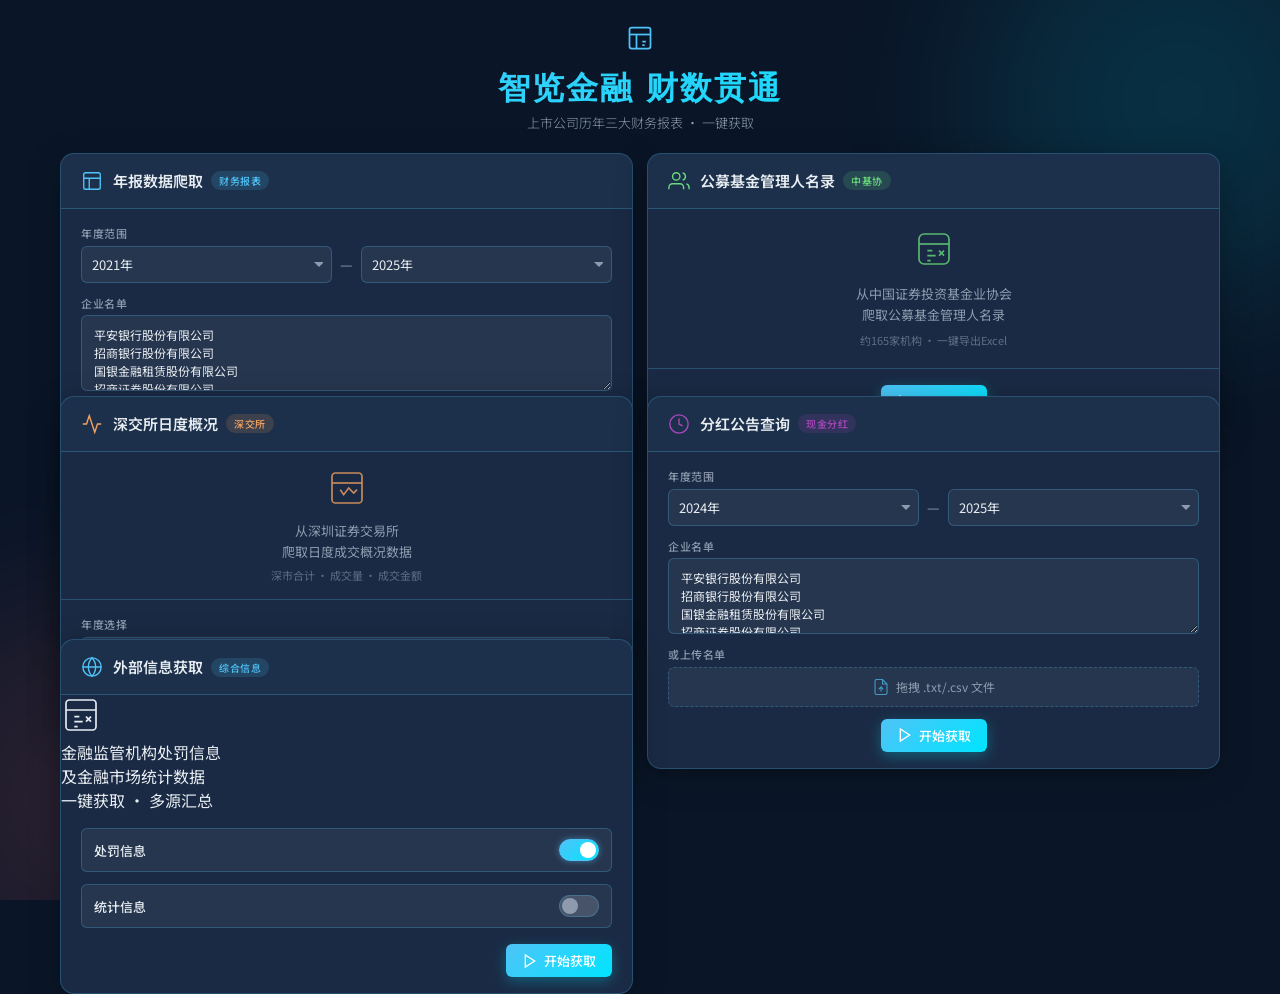
==== web/templates/index.html @ 2017b8a7 "feat: 新增外部信息模块（处罚信息+统计信息） - 新增 stat_scraper.py: 统计信息爬虫，支持NFRA深圳局/全国统计信息、CSRC证券市场月报，合并为多sheet Excel -" ====
<!DOCTYPE html>
<html lang="zh-CN">
<head>
    <meta charset="UTF-8">
    <meta name="viewport" content="width=device-width, initial-scale=1.0">
    <title>智览金融 财数贯通</title>
    <link rel="preconnect" href="https://fonts.googleapis.com">
    <link rel="preconnect" href="https://fonts.gstatic.com" crossorigin>
    <link href="https://fonts.googleapis.com/css2?family=Orbitron:wght@500;700;900&family=Noto+Sans+SC:wght@300;400;500;700&display=swap" rel="stylesheet">
    <link rel="stylesheet" href="/static/css/style.css">
</head>
<body>
    <!-- 背景粒子效果 -->
    <div class="bg-particles" id="particles"></div>

    <!-- 主容器 -->
    <div class="container">
        <!-- 头部 -->
        <header class="header">
            <div class="header-icon">
                <svg width="28" height="28" viewBox="0 0 24 24" fill="none" stroke="currentColor" stroke-width="1.5">
                    <rect x="3" y="3" width="18" height="18" rx="2"/>
                    <line x1="3" y1="9" x2="21" y2="9"/>
                    <line x1="9" y1="21" x2="9" y2="9"/>
                    <path d="M14 15h3M14 18h2"/>
                </svg>
            </div>
            <h1>智览金融 财数贯通</h1>
            <p class="subtitle">上市公司历年三大财务报表 · 一键获取</p>
        </header>

        <!-- 双列功能模块 -->
        <div class="modules-grid">
            <!-- ========== 左列：年报财务数据获取 ========== -->
            <div class="module-card" id="annualModule">
                <div class="module-header">
                    <div class="module-icon">
                        <svg width="22" height="22" viewBox="0 0 24 24" fill="none" stroke="currentColor" stroke-width="1.5">
                            <rect x="3" y="3" width="18" height="18" rx="2"/>
                            <line x1="3" y1="9" x2="21" y2="9"/>
                            <line x1="9" y1="21" x2="9" y2="9"/>
                        </svg>
                    </div>
                    <div class="module-title-area">
                        <h2 class="module-title">年报数据爬取</h2>
                        <span class="module-badge">财务报表</span>
                    </div>
                </div>

                <form id="annualForm" class="module-form">
                    <!-- 年份选择 -->
                    <div class="form-row">
                        <label class="mini-label">年度范围</label>
                        <div class="year-range-compact">
                            <select id="startYear" required>
                                <option value="">--</option>
                            </select>
                            <span class="dash">&mdash;</span>
                            <select id="endYear" required>
                                <option value="">--</option>
                            </select>
                        </div>
                    </div>

                    <!-- 企业名单输入 -->
                    <div class="form-row">
                        <label class="mini-label">企业名单</label>
                        <textarea
                            id="textInput"
                            rows="3"
                            placeholder="输入企业名称或股票代码，用逗号或换行分隔&#10;例如：贵州茅台,600519&#10;      平安银行&#10;      000001"
                        >平安银行股份有限公司
招商银行股份有限公司
国银金融租赁股份有限公司
招商证券股份有限公司
国信证券股份有限公司
长城证券股份有限公司
第一创业证券股份有限公司
中信证券股份有限公司
中国平安保险（集团）股份有限公司
阳光保险集团股份有限公司</textarea>
                    </div>

                    <!-- 文件上传 -->
                    <div class="form-row">
                        <label class="mini-label">或上传名单</label>
                        <div class="upload-area" id="uploadArea">
                            <input type="file" id="fileInput" accept=".txt,.csv">
                            <div class="upload-content">
                                <svg width="18" height="18" viewBox="0 0 24 24" fill="none" stroke="currentColor" stroke-width="1.5">
                                    <path d="M14 2H6a2 2 0 0 0-2 2v16a2 2 0 0 0 2 2h12a2 2 0 0 0 2-2V8z"/>
                                    <polyline points="14 2 14 8 20 8"/>
                                    <polyline points="12 18 12 12 9 15"/>
                                    <line x1="12" y1="12" x2="15" y2="15"/>
                                </svg>
                                <span>拖拽 .txt/.csv 文件</span>
                            </div>
                            <div class="file-info" id="fileInfo" style="display:none;">
                                <span class="file-name" id="fileName"></span>
                                <button type="button" class="file-remove" id="fileRemove">&times;</button>
                            </div>
                        </div>
                    </div>

                    <!-- 行业均值开关 -->
                    <div class="toggle-row">
                        <span class="toggle-text">输出同行业企业均值</span>
                        <label class="toggle-switch">
                            <input type="checkbox" id="industryAvgToggle">
                            <span class="toggle-slider"></span>
                        </label>
                    </div>

                    <!-- 合并输出开关 -->
                    <div class="toggle-row">
                        <span class="toggle-text">按报表类型合并输出</span>
                        <label class="toggle-switch">
                            <input type="checkbox" id="mergeReportsToggle">
                            <span class="toggle-slider"></span>
                        </label>
                    </div>

                    <!-- 按钮 -->
                    <div class="form-actions">
                        <button type="submit" class="btn-primary btn-sm" id="annualSubmitBtn">
                            <svg width="16" height="16" viewBox="0 0 24 24" fill="none" stroke="currentColor" stroke-width="2">
                                <polygon points="5 3 19 12 5 21 5 3"/>
                            </svg>
                            开始获取
                        </button>
                        <button type="button" class="btn-secondary btn-sm" id="annualResetBtn">清空</button>
                    </div>
                </form>

                <!-- 年报结果区域 -->
                <div class="module-result" id="annualResult" style="display:none;">
                    <div class="progress-section" id="annualProgress">
                        <div class="progress-header">
                            <span class="progress-label" id="annualProgressLabel">正在处理...</span>
                            <span class="progress-percent" id="annualProgressPercent">0%</span>
                        </div>
                        <div class="progress-track">
                            <div class="progress-fill" id="annualProgressFill"></div>
                        </div>
                        <p class="progress-message" id="annualProgressMessage"></p>
                    </div>
                    <div class="result-section" id="annualResultSection" style="display:none;">
                        <div class="result-status" id="annualResultStatus"></div>
                        <div class="file-list" id="annualFileList"></div>
                    </div>
                </div>
            </div>

            <!-- ========== 右列：公募基金管理人名录 ========== -->
            <div class="module-card" id="amacModule">
                <div class="module-header">
                    <div class="module-icon amac-icon">
                        <svg width="22" height="22" viewBox="0 0 24 24" fill="none" stroke="currentColor" stroke-width="1.5">
                            <path d="M17 21v-2a4 4 0 0 0-4-4H5a4 4 0 0 0-4 4v2"/>
                            <circle cx="9" cy="7" r="4"/>
                            <path d="M23 21v-2a4 4 0 0 0-3-3.87"/>
                            <path d="M16 3.13a4 4 0 0 1 0 7.75"/>
                        </svg>
                    </div>
                    <div class="module-title-area">
                        <h2 class="module-title">公募基金管理人名录</h2>
                        <span class="module-badge amac-badge">中基协</span>
                    </div>
                </div>

                <div class="amac-hero">
                    <div class="amac-icon-large">
                        <svg width="40" height="40" viewBox="0 0 24 24" fill="none" stroke="currentColor" stroke-width="1">
                            <rect x="3" y="3" width="18" height="18" rx="3"/>
                            <line x1="3" y1="9" x2="21" y2="9"/>
                            <path d="M8 13h3M8 16h5M8 19h2"/>
                            <path d="M15 13l3 3M18 13l-3 3"/>
                        </svg>
                    </div>
                    <p class="amac-desc">从中国证券投资基金业协会<br>爬取公募基金管理人名录</p>
                    <p class="amac-hint">约165家机构 · 一键导出Excel</p>
                </div>

                <form id="amacForm" class="module-form">
                    <div class="form-actions amac-actions">
                        <button type="submit" class="btn-primary btn-sm" id="amacSubmitBtn">
                            <svg width="16" height="16" viewBox="0 0 24 24" fill="none" stroke="currentColor" stroke-width="2">
                                <polygon points="5 3 19 12 5 21 5 3"/>
                            </svg>
                            开始获取
                        </button>
                    </div>
                </form>

                <!-- 名录结果区域 -->
                <div class="module-result" id="amacResult" style="display:none;">
                    <div class="progress-section" id="amacProgress">
                        <div class="progress-header">
                            <span class="progress-label" id="amacProgressLabel">正在爬取...</span>
                            <span class="progress-percent" id="amacProgressPercent">0%</span>
                        </div>
                        <div class="progress-track">
                            <div class="progress-fill" id="amacProgressFill"></div>
                        </div>
                        <p class="progress-message" id="amacProgressMessage"></p>
                    </div>
                    <div class="result-section" id="amacResultSection" style="display:none;">
                        <div class="result-status" id="amacResultStatus"></div>
                        <div class="file-list" id="amacFileList"></div>
                    </div>
                </div>
            </div>

            <!-- ========== 第三列：深交所日度概况 ========== -->
            <div class="module-card" id="szseModule">
                <div class="module-header">
                    <div class="module-icon szse-icon">
                        <svg width="22" height="22" viewBox="0 0 24 24" fill="none" stroke="currentColor" stroke-width="1.5">
                            <polyline points="22 12 18 12 15 21 9 3 6 12 2 12"/>
                        </svg>
                    </div>
                    <div class="module-title-area">
                        <h2 class="module-title">深交所日度概况</h2>
                        <span class="module-badge szse-badge">深交所</span>
                    </div>
                </div>

                <div class="szse-hero">
                    <div class="szse-icon-large">
                        <svg width="40" height="40" viewBox="0 0 24 24" fill="none" stroke="currentColor" stroke-width="1">
                            <rect x="3" y="3" width="18" height="18" rx="2"/>
                            <line x1="3" y1="9" x2="21" y2="9"/>
                            <polyline points="8 13 10 16 13 12 16 15 18 13"/>
                        </svg>
                    </div>
                    <p class="szse-desc">从深圳证券交易所<br>爬取日度成交概况数据</p>
                    <p class="szse-hint">深市合计 · 成交量 · 成交金额</p>
                </div>

                <form id="szseForm" class="module-form">
                    <div class="form-row">
                        <label class="mini-label">年度选择</label>
                        <select id="szseYear" class="year-select-single">
                            <!-- JS 动态填充 -->
                        </select>
                    </div>
                    <div class="form-actions szse-actions">
                        <button type="submit" class="btn-primary btn-sm" id="szseSubmitBtn">
                            <svg width="16" height="16" viewBox="0 0 24 24" fill="none" stroke="currentColor" stroke-width="2">
                                <polygon points="5 3 19 12 5 21 5 3"/>
                            </svg>
                            开始获取
                        </button>
                    </div>
                </form>

                <!-- 深交所结果区域 -->
                <div class="module-result" id="szseResult" style="display:none;">
                    <div class="progress-section" id="szseProgress">
                        <div class="progress-header">
                            <span class="progress-label" id="szseProgressLabel">正在爬取...</span>
                            <span class="progress-percent" id="szseProgressPercent">0%</span>
                        </div>
                        <div class="progress-track">
                            <div class="progress-fill" id="szseProgressFill"></div>
                        </div>
                        <p class="progress-message" id="szseProgressMessage"></p>
                    </div>
                    <div class="result-section" id="szseResultSection" style="display:none;">
                        <div class="result-status" id="szseResultStatus"></div>
                        <div class="file-list" id="szseFileList"></div>
                    </div>
                </div>
            </div>

            <!-- ========== 第四列：分红公告查询 ========== -->
            <div class="module-card" id="dividendModule">
                <div class="module-header">
                    <div class="module-icon dividend-icon">
                        <svg width="22" height="22" viewBox="0 0 24 24" fill="none" stroke="currentColor" stroke-width="1.5">
                            <circle cx="12" cy="12" r="10"/>
                            <path d="M12 6v6l4 2"/>
                        </svg>
                    </div>
                    <div class="module-title-area">
                        <h2 class="module-title">分红公告查询</h2>
                        <span class="module-badge dividend-badge">现金分红</span>
                    </div>
                </div>

                <form id="dividendForm" class="module-form">
                    <div class="form-row">
                        <label class="mini-label">年度范围</label>
                        <div class="year-range-compact">
                            <select id="dividendStartYear" required>
                                <option value="">--</option>
                            </select>
                            <span class="dash">&mdash;</span>
                            <select id="dividendEndYear" required>
                                <option value="">--</option>
                            </select>
                        </div>
                    </div>

                    <div class="form-row">
                        <label class="mini-label">企业名单</label>
                        <textarea
                            id="dividendTextInput"
                            rows="3"
                            placeholder="输入企业名称或股票代码，用逗号或换行分隔"
                        >平安银行股份有限公司
招商银行股份有限公司
国银金融租赁股份有限公司
招商证券股份有限公司
国信证券股份有限公司
长城证券股份有限公司
第一创业证券股份有限公司
中信证券股份有限公司
中国平安保险（集团）股份有限公司
阳光保险集团股份有限公司</textarea>
                    </div>

                    <div class="form-row">
                        <label class="mini-label">或上传名单</label>
                        <div class="upload-area" id="dividendUploadArea">
                            <input type="file" id="dividendFileInput" accept=".txt,.csv">
                            <div class="upload-content">
                                <svg width="18" height="18" viewBox="0 0 24 24" fill="none" stroke="currentColor" stroke-width="1.5">
                                    <path d="M14 2H6a2 2 0 0 0-2 2v16a2 2 0 0 0 2 2h12a2 2 0 0 0 2-2V8z"/>
                                    <polyline points="14 2 14 8 20 8"/>
                                    <polyline points="12 18 12 12 9 15"/>
                                    <line x1="12" y1="12" x2="15" y2="15"/>
                                </svg>
                                <span>拖拽 .txt/.csv 文件</span>
                            </div>
                            <div class="file-info" id="dividendFileInfo" style="display:none;">
                                <span class="file-name" id="dividendFileName"></span>
                                <button type="button" class="file-remove" id="dividendFileRemove">&times;</button>
                            </div>
                        </div>
                    </div>

                    <div class="form-actions dividend-actions">
                        <button type="submit" class="btn-primary btn-sm" id="dividendSubmitBtn">
                            <svg width="16" height="16" viewBox="0 0 24 24" fill="none" stroke="currentColor" stroke-width="2">
                                <polygon points="5 3 19 12 5 21 5 3"/>
                            </svg>
                            开始获取
                        </button>
                    </div>
                </form>

                <div class="module-result" id="dividendResult" style="display:none;">
                    <div class="progress-section" id="dividendProgress">
                        <div class="progress-header">
                            <span class="progress-label" id="dividendProgressLabel">正在处理...</span>
                            <span class="progress-percent" id="dividendProgressPercent">0%</span>
                        </div>
                        <div class="progress-track">
                            <div class="progress-fill" id="dividendProgressFill"></div>
                        </div>
                        <p class="progress-message" id="dividendProgressMessage"></p>
                    </div>
                    <div class="result-section" id="dividendResultSection" style="display:none;">
                        <div class="result-status" id="dividendResultStatus"></div>
                        <div class="file-list" id="dividendFileList"></div>
                    </div>
                </div>
            </div>
        <!-- ========== 第五列：外部信息 ========== -->
            <div class="module-card" id="externalModule">
                <div class="module-header">
                    <div class="module-icon external-icon">
                        <svg width="22" height="22" viewBox="0 0 24 24" fill="none" stroke="currentColor" stroke-width="1.5">
                            <circle cx="12" cy="12" r="10"/>
                            <line x1="2" y1="12" x2="22" y2="12"/>
                            <path d="M12 2a15.3 15.3 0 0 1 4 10 15.3 15.3 0 0 1-4 10 15.3 15.3 0 0 1-4-10 15.3 15.3 0 0 1 4-10z"/>
                        </svg>
                    </div>
                    <div class="module-title-area">
                        <h2 class="module-title">外部信息获取</h2>
                        <span class="module-badge external-badge">综合信息</span>
                    </div>
                </div>

                <div class="external-hero">
                    <div class="external-icon-large">
                        <svg width="40" height="40" viewBox="0 0 24 24" fill="none" stroke="currentColor" stroke-width="1">
                            <rect x="3" y="3" width="18" height="18" rx="2"/>
                            <line x1="3" y1="9" x2="21" y2="9"/>
                            <path d="M8 13h3M8 16h5M8 19h2"/>
                            <path d="M15 13l3 3M18 13l-3 3"/>
                        </svg>
                    </div>
                    <p class="external-desc">金融监管机构处罚信息<br>及金融市场统计数据</p>
                    <p class="external-hint">一键获取 · 多源汇总</p>
                </div>

                <form id="externalForm" class="module-form">
                    <div class="toggle-row">
                        <span class="toggle-text">处罚信息</span>
                        <label class="toggle-switch">
                            <input type="checkbox" id="extPenalty" checked>
                            <span class="toggle-slider"></span>
                        </label>
                    </div>
                    <div class="toggle-row">
                        <span class="toggle-text">统计信息</span>
                        <label class="toggle-switch">
                            <input type="checkbox" id="extStats">
                            <span class="toggle-slider"></span>
                        </label>
                    </div>
                    <div class="form-actions external-actions">
                        <button type="submit" class="btn-primary btn-sm" id="externalSubmitBtn">
                            <svg width="16" height="16" viewBox="0 0 24 24" fill="none" stroke="currentColor" stroke-width="2">
                                <polygon points="5 3 19 12 5 21 5 3"/>
                            </svg>
                            开始获取
                        </button>
                    </div>
                </form>

                <div class="module-result" id="externalResult" style="display:none;">
                    <div class="progress-section" id="externalProgress">
                        <div class="progress-header">
                            <span class="progress-label" id="externalProgressLabel">正在处理...</span>
                            <span class="progress-percent" id="externalProgressPercent">0%</span>
                        </div>
                        <div class="progress-track">
                            <div class="progress-fill" id="externalProgressFill"></div>
                        </div>
                        <p class="progress-message" id="externalProgressMessage"></p>
                    </div>
                    <div class="result-section" id="externalResultSection" style="display:none;">
                        <div class="result-status" id="externalResultStatus"></div>
                        <div class="file-list" id="externalFileList"></div>
                    </div>
                </div>
            </div>
        </div>
    </div>

    <script src="/static/js/script.js"></script>
</body>
</html>
---- static/css/style.css ----
/* ===== 全局变量与基础重置 ===== */
:root {
    --bg-main: #0A1628;
    --bg-card: #1A2A44;
    --bg-input: rgba(255, 255, 255, 0.06);
    --border-color: rgba(79, 195, 247, 0.25);
    --text-primary: #E8EDF2;
    --text-secondary: #8E9BAE;
    --accent: #4FC3F7;
    --accent-glow: rgba(79, 195, 247, 0.5);
    --accent-strong: #00E5FF;
    --danger: #FF6B6B;
    --success: #69DB7C;
}

* {
    margin: 0;
    padding: 0;
    box-sizing: border-box;
}

body {
    min-height: 100vh;
    font-family: 'Noto Sans SC', system-ui, -apple-system, sans-serif;
    background: var(--bg-main);
    color: var(--text-primary);
    overflow-x: hidden;
    position: relative;
    line-height: 1.5;
}

/* ===== 背景粒子效果 ===== */
.bg-particles {
    position: fixed;
    top: 0;
    left: 0;
    width: 100%;
    height: 100%;
    z-index: 0;
    overflow: hidden;
    pointer-events: none;
}

.bg-particles::before,
.bg-particles::after {
    content: '';
    position: absolute;
    width: 400px;
    height: 400px;
    border-radius: 50%;
    filter: blur(80px);
    opacity: 0.12;
}

.bg-particles::before {
    background: var(--accent-strong);
    top: -100px;
    right: -100px;
    animation: float 20s ease-in-out infinite;
}

.bg-particles::after {
    background: var(--danger);
    bottom: -100px;
    left: -100px;
    animation: float 25s ease-in-out infinite reverse;
}

@keyframes float {
    0%, 100% { transform: translate(0, 0) scale(1); }
    50% { transform: translate(100px, 100px) scale(1.2); }
}

/* ===== 容器 ===== */
.container {
    position: relative;
    z-index: 1;
    max-width: 1200px;
    margin: 0 auto;
    padding: 24px 20px 32px;
    height: 100vh;
    display: flex;
    flex-direction: column;
}

@media (max-width: 900px) {
    .container {
        height: auto;
        padding: 20px 16px 32px;
    }
}

/* ===== 头部 ===== */
.header {
    text-align: center;
    margin-bottom: 20px;
    flex-shrink: 0;
}

.header-icon {
    color: var(--accent);
    margin-bottom: 6px;
    display: inline-block;
    animation: pulse 3s ease-in-out infinite;
}

@keyframes pulse {
    0%, 100% { opacity: 1; transform: scale(1); }
    50% { opacity: 0.7; transform: scale(1.05); }
}

header h1 {
    font-family: 'Orbitron', sans-serif;
    font-size: 32px;
    font-weight: 900;
    letter-spacing: 2px;
    background: linear-gradient(135deg, var(--accent), var(--accent-strong));
    -webkit-background-clip: text;
    -webkit-text-fill-color: transparent;
    background-clip: text;
    margin-bottom: 2px;
}

.subtitle {
    color: var(--text-secondary);
    font-size: 13px;
    font-weight: 300;
}

/* ===== 三列网格 ===== */
.modules-grid {
    display: grid;
    grid-template-columns: 1fr 1fr;
    gap: 14px;
    flex: 1;
    min-height: 0;
    align-items: start;
}

@media (min-width: 1300px) {
    .modules-grid {
        grid-template-columns: 1fr 1fr 1fr 1fr;
    }
}

@media (max-width: 1300px) and (min-width: 901px) {
    .modules-grid {
        grid-template-columns: 1fr 1fr;
    }
}

@media (max-width: 900px) {
    .modules-grid {
        grid-template-columns: 1fr;
        flex: none;
    }
}

/* ===== 模块卡片 ===== */
.module-card {
    background: var(--bg-card);
    border-radius: 14px;
    border: 1px solid var(--border-color);
    box-shadow: 0 8px 32px rgba(0, 0, 0, 0.3);
    backdrop-filter: blur(10px);
    display: flex;
    flex-direction: column;
    overflow: hidden;
    transition: box-shadow 0.3s ease;
}

.module-card:hover {
    box-shadow: 0 12px 48px rgba(0, 0, 0, 0.4);
}

/* ===== 模块头部 ===== */
.module-header {
    display: flex;
    align-items: center;
    gap: 10px;
    padding: 16px 20px;
    border-bottom: 1px solid var(--border-color);
    background: rgba(79, 195, 247, 0.04);
}

.module-icon {
    color: var(--accent);
    display: flex;
    flex-shrink: 0;
}

.module-icon.amac-icon {
    color: var(--success);
}

.module-title-area {
    display: flex;
    align-items: center;
    gap: 8px;
    flex: 1;
}

.module-title {
    font-size: 15px;
    font-weight: 600;
    color: var(--text-primary);
}

.module-badge {
    font-size: 10px;
    padding: 2px 8px;
    border-radius: 10px;
    background: rgba(79, 195, 247, 0.15);
    color: var(--accent);
    font-weight: 500;
    letter-spacing: 0.5px;
}

.module-badge.amac-badge {
    background: rgba(105, 219, 124, 0.15);
    color: var(--success);
}

/* ===== 模块表单 ===== */
.module-form {
    padding: 16px 20px;
    display: flex;
    flex-direction: column;
    gap: 12px;
    flex-shrink: 0;
}

/* ===== 表单行 ===== */
.form-row {
    display: flex;
    flex-direction: column;
    gap: 4px;
}

.mini-label {
    font-size: 11px;
    font-weight: 500;
    color: var(--text-secondary);
    text-transform: uppercase;
    letter-spacing: 0.5px;
}

/* ===== 年份选择（紧凑） ===== */
.year-range-compact {
    display: flex;
    align-items: center;
    gap: 8px;
}

.year-range-compact select {
    flex: 1;
    padding: 8px 10px;
    background: var(--bg-input);
    border: 1px solid var(--border-color);
    border-radius: 6px;
    color: var(--text-primary);
    font-family: inherit;
    font-size: 13px;
    outline: none;
    transition: border-color 0.2s ease, box-shadow 0.2s ease;
    cursor: pointer;
    appearance: none;
    background-image: url("data:image/svg+xml,%3Csvg xmlns='http://www.w3.org/2000/svg' width='10' height='6' fill='%238E9BAE'%3E%3Cpath d='M1 1l5 5 5-5'/%3E%3C/svg%3E");
    background-repeat: no-repeat;
    background-position: right 8px center;
    padding-right: 24px;
}

.year-range-compact select:focus {
    border-color: var(--accent);
    box-shadow: 0 0 0 3px rgba(79, 195, 247, 0.2);
}

.year-range-compact .dash {
    color: var(--text-secondary);
    font-size: 14px;
}

/* ===== 文本框 ===== */
textarea {
    width: 100%;
    padding: 10px 12px;
    background: var(--bg-input);
    border: 1px solid var(--border-color);
    border-radius: 6px;
    color: var(--text-primary);
    font-family: inherit;
    font-size: 12px;
    line-height: 1.5;
    outline: none;
    resize: vertical;
    transition: border-color 0.2s ease, box-shadow 0.2s ease;
}

textarea::placeholder {
    color: var(--text-secondary);
    opacity: 0.5;
}

textarea:focus {
    border-color: var(--accent);
    box-shadow: 0 0 0 3px rgba(79, 195, 247, 0.2);
}

/* ===== 文件上传 ===== */
.upload-area {
    border: 1.5px dashed var(--border-color);
    border-radius: 6px;
    padding: 10px 12px;
    background: var(--bg-input);
    text-align: center;
    transition: all 0.2s ease;
    cursor: pointer;
    position: relative;
    overflow: hidden;
}

.upload-area:hover {
    border-color: var(--accent);
    background: rgba(79, 195, 247, 0.06);
}

.upload-area input[type="file"] {
    position: absolute;
    top: 0;
    left: 0;
    width: 100%;
    height: 100%;
    opacity: 0;
    cursor: pointer;
}

.upload-content {
    display: flex;
    align-items: center;
    justify-content: center;
    gap: 6px;
    color: var(--text-secondary);
    font-size: 12px;
    pointer-events: none;
}

.upload-content svg {
    color: var(--accent);
    opacity: 0.7;
    flex-shrink: 0;
}

.file-info {
    display: flex;
    align-items: center;
    justify-content: space-between;
    padding: 8px 10px;
    background: rgba(79, 195, 247, 0.1);
    border-radius: 6px;
    border: 1px solid rgba(79, 195, 247, 0.3);
}

.file-name {
    font-size: 12px;
    color: var(--accent);
}

.file-remove {
    background: none;
    border: none;
    color: var(--danger);
    font-size: 18px;
    line-height: 1;
    padding: 0 4px;
    cursor: pointer;
    opacity: 0.8;
    transition: opacity 0.2s;
}

.file-remove:hover {
    opacity: 1;
}

/* ===== 开关 ===== */
.toggle-row {
    display: flex;
    align-items: center;
    justify-content: space-between;
    padding: 10px 12px;
    background: var(--bg-input);
    border: 1px solid var(--border-color);
    border-radius: 6px;
}

.toggle-text {
    font-size: 13px;
    font-weight: 500;
    color: var(--text-primary);
}

.toggle-switch {
    position: relative;
    display: inline-block;
    width: 40px;
    height: 22px;
    cursor: pointer;
}

.toggle-switch input {
    opacity: 0;
    width: 0;
    height: 0;
}

.toggle-slider {
    position: absolute;
    top: 0;
    left: 0;
    right: 0;
    bottom: 0;
    background: rgba(255, 255, 255, 0.15);
    border-radius: 22px;
    transition: all 0.3s ease;
    border: 1px solid var(--border-color);
}

.toggle-slider::before {
    content: '';
    position: absolute;
    height: 16px;
    width: 16px;
    left: 2px;
    bottom: 2px;
    background: var(--text-secondary);
    border-radius: 50%;
    transition: all 0.3s ease;
}

.toggle-switch input:checked + .toggle-slider {
    background: linear-gradient(135deg, var(--accent), var(--accent-strong));
    border-color: var(--accent);
    box-shadow: 0 0 6px var(--accent-glow);
}

.toggle-switch input:checked + .toggle-slider::before {
    transform: translateX(18px);
    background: #fff;
}

/* ===== 按钮区 ===== */
.form-actions {
    display: flex;
    gap: 8px;
    justify-content: flex-end;
    padding-top: 4px;
}

.btn-primary {
    display: inline-flex;
    align-items: center;
    gap: 6px;
    padding: 8px 20px;
    font-size: 13px;
    font-weight: 500;
    font-family: inherit;
    color: #fff;
    background: linear-gradient(135deg, #4FC3F7 0%, #00E5FF 100%);
    border: none;
    border-radius: 6px;
    cursor: pointer;
    transition: all 0.2s ease;
    box-shadow: 0 4px 14px rgba(0, 229, 255, 0.3);
}

.btn-primary:hover:not(:disabled) {
    transform: translateY(-1px);
    box-shadow: 0 6px 20px rgba(0, 229, 255, 0.4);
}

.btn-primary:active:not(:disabled) {
    transform: translateY(0);
}

.btn-primary:disabled {
    opacity: 0.6;
    cursor: not-allowed;
}

.btn-sm {
    padding: 7px 16px;
    font-size: 13px;
}

.btn-secondary {
    display: inline-flex;
    align-items: center;
    padding: 8px 16px;
    font-size: 13px;
    font-weight: 400;
    font-family: inherit;
    color: var(--text-secondary);
    background: transparent;
    border: 1px solid var(--border-color);
    border-radius: 6px;
    cursor: pointer;
    transition: all 0.2s ease;
}

.btn-secondary:hover:not(:disabled) {
    border-color: var(--accent);
    color: var(--accent);
    background: rgba(79, 195, 247, 0.08);
}

/* ===== AMAC 模块特有 ===== */
.amac-hero {
    padding: 20px;
    text-align: center;
    flex-shrink: 0;
    border-bottom: 1px solid var(--border-color);
}

.amac-icon-large {
    color: var(--success);
    opacity: 0.8;
    margin-bottom: 10px;
}

.amac-desc {
    font-size: 13px;
    color: var(--text-secondary);
    line-height: 1.6;
    margin-bottom: 6px;
}

.amac-hint {
    font-size: 11px;
    color: var(--text-secondary);
    opacity: 0.6;
}

.amac-actions {
    justify-content: center;
    padding-top: 0;
}

/* ===== SZSE 模块特有 ===== */
.module-icon.szse-icon {
    color: #F4A261;
}

.module-badge.szse-badge {
    background: rgba(244, 162, 97, 0.15);
    color: #F4A261;
}

.szse-hero {
    padding: 16px 20px;
    text-align: center;
    flex-shrink: 0;
    border-bottom: 1px solid var(--border-color);
}

.szse-icon-large {
    color: #F4A261;
    opacity: 0.8;
    margin-bottom: 8px;
}

.szse-desc {
    font-size: 13px;
    color: var(--text-secondary);
    line-height: 1.6;
    margin-bottom: 4px;
}

.szse-hint {
    font-size: 11px;
    color: var(--text-secondary);
    opacity: 0.6;
}

.year-select-single {
    width: 100%;
    padding: 8px 10px;
    background: var(--bg-input);
    border: 1px solid var(--border-color);
    border-radius: 6px;
    color: var(--text-primary);
    font-family: inherit;
    font-size: 13px;
    outline: none;
    transition: border-color 0.2s ease;
    cursor: pointer;
    appearance: none;
    background-image: url("data:image/svg+xml,%3Csvg xmlns='http://www.w3.org/2000/svg' width='10' height='6' fill='%238E9BAE'%3E%3Cpath d='M1 1l5 5 5-5'/%3E%3C/svg%3E");
    background-repeat: no-repeat;
    background-position: right 8px center;
    padding-right: 24px;
}

.year-select-single:focus {
    border-color: #F4A261;
    box-shadow: 0 0 0 3px rgba(244, 162, 97, 0.2);
}

.szse-actions {
    justify-content: center;
    padding-top: 0;
}

/* ===== 分红公告模块特有 ===== */
:root {
    --dividend-accent: #AB47BC;
    --dividend-accent-light: rgba(171, 71, 188, 0.15);
    --dividend-glow: rgba(171, 71, 188, 0.4);
}

.module-icon.dividend-icon {
    color: var(--dividend-accent);
}

.module-badge.dividend-badge {
    background: var(--dividend-accent-light);
    color: var(--dividend-accent);
}

.dividend-actions {
    justify-content: center;
    padding-top: 0;
}

/* ===== 结果区域（模块内嵌） ===== */
.module-result {
    padding: 0 20px 16px;
    flex-shrink: 0;
}

.module-result:empty {
    display: none;
}

/* ===== 进度条 ===== */
.progress-section {
    margin-bottom: 12px;
}

.progress-header {
    display: flex;
    justify-content: space-between;
    align-items: center;
    margin-bottom: 6px;
}

.progress-label {
    font-size: 12px;
    color: var(--text-primary);
}

.progress-percent {
    font-family: 'Orbitron', monospace;
    font-size: 14px;
    color: var(--accent);
}

.progress-track {
    width: 100%;
    height: 6px;
    background: var(--bg-input);
    border-radius: 999px;
    overflow: hidden;
}

.progress-fill {
    height: 100%;
    width: 0%;
    background: linear-gradient(90deg, var(--accent), var(--accent-strong));
    border-radius: 999px;
    transition: width 0.3s ease;
    box-shadow: 0 0 8px var(--accent-glow);
}

.progress-message {
    margin-top: 4px;
    font-size: 11px;
    color: var(--text-secondary);
    min-height: 1.4em;
}

/* ===== 结果区域 ===== */
.result-status {
    padding: 8px 12px;
    border-radius: 6px;
    font-size: 12px;
    margin-bottom: 10px;
}

.result-status.success {
    background: rgba(105, 219, 124, 0.15);
    border: 1px solid rgba(105, 219, 124, 0.4);
    color: var(--success);
}

.result-status.error {
    background: rgba(255, 107, 107, 0.15);
    border: 1px solid rgba(255, 107, 107, 0.4);
    color: var(--danger);
}

.file-list {
    display: flex;
    flex-direction: column;
    gap: 6px;
    max-height: 200px;
    overflow-y: auto;
}

.file-item {
    display: flex;
    align-items: center;
    justify-content: space-between;
    gap: 8px;
    padding: 10px 12px;
    background: var(--bg-input);
    border: 1px solid var(--border-color);
    border-radius: 6px;
    transition: all 0.2s ease;
}

.file-item:hover {
    border-color: var(--accent);
}

.file-item .file-info {
    flex: 1;
    overflow: hidden;
    background: none;
    border: none;
    padding: 0;
}

.file-item .file-name {
    font-size: 12px;
    font-weight: 500;
    color: var(--text-primary);
    word-break: break-all;
}

.file-item .file-size {
    font-size: 11px;
    color: var(--text-secondary);
}

.download-btn {
    flex-shrink: 0;
    display: inline-flex;
    align-items: center;
    gap: 4px;
    padding: 5px 12px;
    font-size: 12px;
    font-weight: 500;
    color: var(--accent);
    background: rgba(79, 195, 247, 0.1);
    border: 1px solid rgba(79, 195, 247, 0.4);
    border-radius: 5px;
    text-decoration: none;
    transition: all 0.2s ease;
}

.download-btn:hover {
    background: var(--accent);
    color: #fff;
}

/* ===== 滚动条美化 ===== */
.file-list::-webkit-scrollbar {
    width: 4px;
}

.file-list::-webkit-scrollbar-track {
    background: transparent;
}

.file-list::-webkit-scrollbar-thumb {
    background: var(--border-color);
    border-radius: 2px;
}

/* ===== 响应式 ===== */
@media (max-width: 640px) {
    header h1 {
        font-size: 24px;
    }
    .module-header {
        padding: 12px 16px;
    }
    .module-form {
        padding: 12px 16px;
        gap: 10px;
    }
    .module-result {
        padding: 0 16px 12px;
    }
}
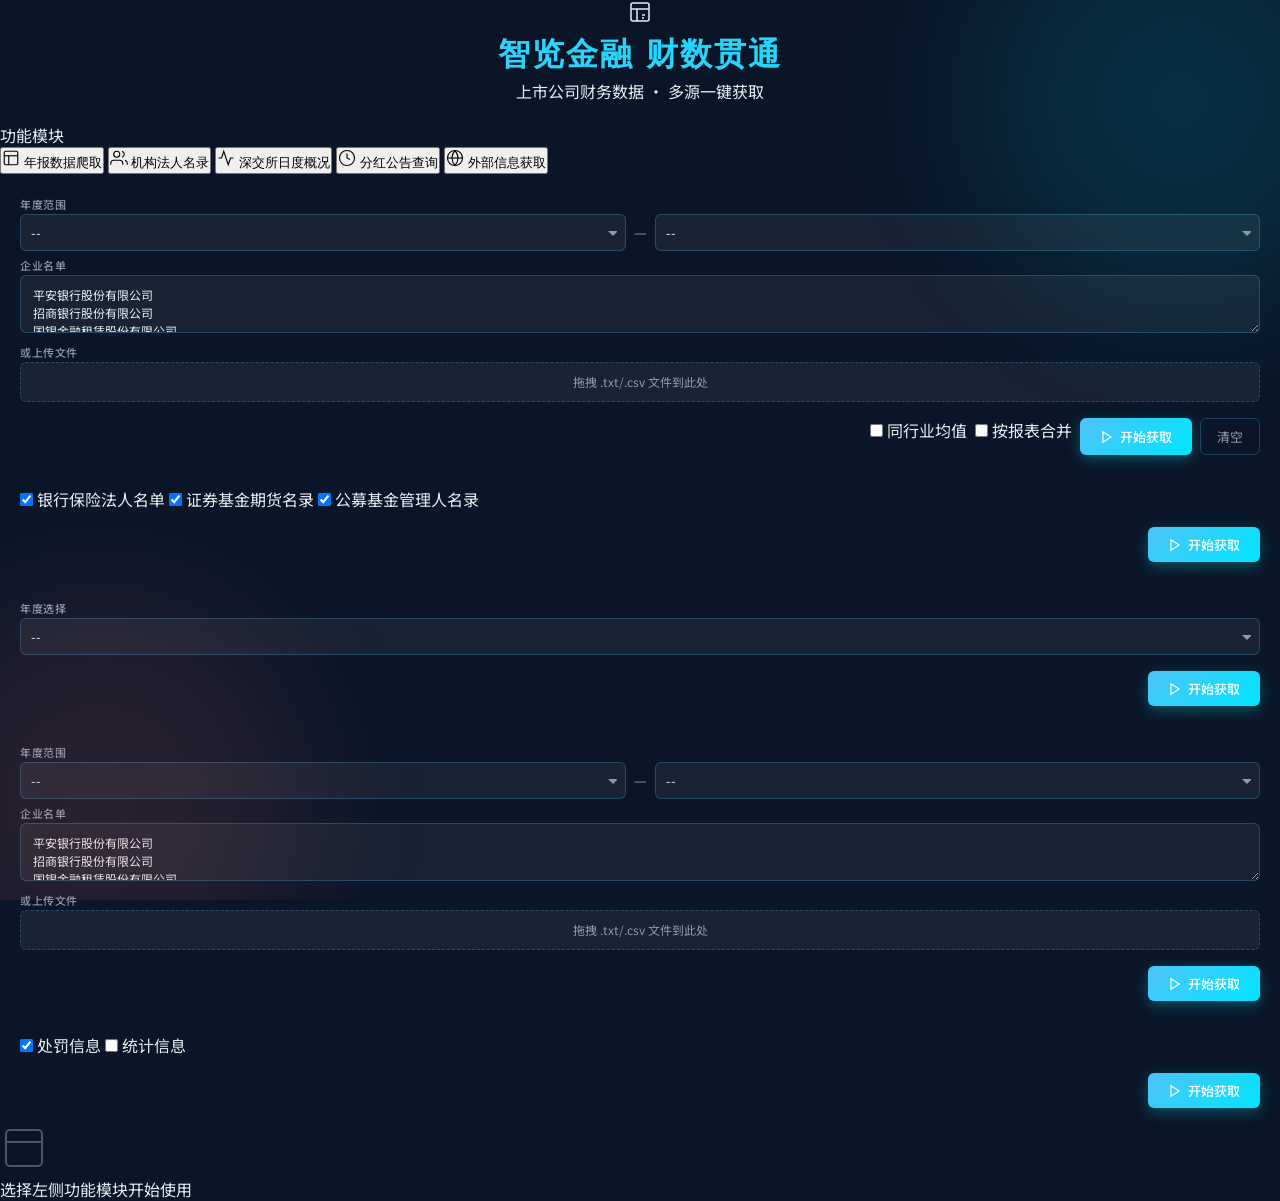
==== commit aab5d4e5: "refactor: 重新设计前端布局，左侧导航+右侧表单+结果面板 - 100vh全屏适配，body overflow:hidden，无页面级滚动 - 左侧220px固定导航栏，5个功能模块点击切换 " ====
--- a/web/templates/index.html
+++ b/web/templates/index.html
@@ -10,66 +10,80 @@
     <link rel="stylesheet" href="/static/css/style.css">
 </head>
 <body>
-    <!-- 背景粒子效果 -->
     <div class="bg-particles" id="particles"></div>
 
-    <!-- 主容器 -->
-    <div class="container">
-        <!-- 头部 -->
+    <div class="app">
+        <!-- 顶部 -->
         <header class="header">
-            <div class="header-icon">
-                <svg width="28" height="28" viewBox="0 0 24 24" fill="none" stroke="currentColor" stroke-width="1.5">
+            <div class="header-left">
+                <svg width="24" height="24" viewBox="0 0 24 24" fill="none" stroke="currentColor" stroke-width="1.5">
                     <rect x="3" y="3" width="18" height="18" rx="2"/>
                     <line x1="3" y1="9" x2="21" y2="9"/>
                     <line x1="9" y1="21" x2="9" y2="9"/>
                     <path d="M14 15h3M14 18h2"/>
                 </svg>
+                <h1>智览金融 财数贯通</h1>
             </div>
-            <h1>智览金融 财数贯通</h1>
-            <p class="subtitle">上市公司历年三大财务报表 · 一键获取</p>
+            <span class="header-sub">上市公司财务数据 · 多源一键获取</span>
         </header>
 
-        <!-- 双列功能模块 -->
-        <div class="modules-grid">
-            <!-- ========== 左列：年报财务数据获取 ========== -->
-            <div class="module-card" id="annualModule">
-                <div class="module-header">
-                    <div class="module-icon">
-                        <svg width="22" height="22" viewBox="0 0 24 24" fill="none" stroke="currentColor" stroke-width="1.5">
-                            <rect x="3" y="3" width="18" height="18" rx="2"/>
-                            <line x1="3" y1="9" x2="21" y2="9"/>
-                            <line x1="9" y1="21" x2="9" y2="9"/>
-                        </svg>
-                    </div>
-                    <div class="module-title-area">
-                        <h2 class="module-title">年报数据爬取</h2>
-                        <span class="module-badge">财务报表</span>
-                    </div>
+        <div class="main">
+            <!-- 左侧导航 -->
+            <nav class="sidebar">
+                <div class="nav-section">
+                    <div class="nav-label">功能模块</div>
+                    <button class="nav-item active" data-module="annual">
+                        <svg width="18" height="18" viewBox="0 0 24 24" fill="none" stroke="currentColor" stroke-width="1.5">
+                            <rect x="3" y="3" width="18" height="18" rx="2"/><line x1="3" y1="9" x2="21" y2="9"/><line x1="9" y1="21" x2="9" y2="9"/>
+                        </svg>
+                        <span>年报数据爬取</span>
+                    </button>
+                    <button class="nav-item" data-module="institutions">
+                        <svg width="18" height="18" viewBox="0 0 24 24" fill="none" stroke="currentColor" stroke-width="1.5">
+                            <path d="M17 21v-2a4 4 0 0 0-4-4H5a4 4 0 0 0-4 4v2"/><circle cx="9" cy="7" r="4"/><path d="M23 21v-2a4 4 0 0 0-3-3.87"/><path d="M16 3.13a4 4 0 0 1 0 7.75"/>
+                        </svg>
+                        <span>机构法人名录</span>
+                    </button>
+                    <button class="nav-item" data-module="szse">
+                        <svg width="18" height="18" viewBox="0 0 24 24" fill="none" stroke="currentColor" stroke-width="1.5">
+                            <polyline points="22 12 18 12 15 21 9 3 6 12 2 12"/>
+                        </svg>
+                        <span>深交所日度概况</span>
+                    </button>
+                    <button class="nav-item" data-module="dividend">
+                        <svg width="18" height="18" viewBox="0 0 24 24" fill="none" stroke="currentColor" stroke-width="1.5">
+                            <circle cx="12" cy="12" r="10"/><path d="M12 6v6l4 2"/>
+                        </svg>
+                        <span>分红公告查询</span>
+                    </button>
+                    <button class="nav-item" data-module="external">
+                        <svg width="18" height="18" viewBox="0 0 24 24" fill="none" stroke="currentColor" stroke-width="1.5">
+                            <circle cx="12" cy="12" r="10"/><line x1="2" y1="12" x2="22" y2="12"/><path d="M12 2a15.3 15.3 0 0 1 4 10 15.3 15.3 0 0 1-4 10 15.3 15.3 0 0 1-4-10 15.3 15.3 0 0 1 4-10z"/>
+                        </svg>
+                        <span>外部信息获取</span>
+                    </button>
                 </div>
-
-                <form id="annualForm" class="module-form">
-                    <!-- 年份选择 -->
-                    <div class="form-row">
-                        <label class="mini-label">年度范围</label>
-                        <div class="year-range-compact">
-                            <select id="startYear" required>
-                                <option value="">--</option>
-                            </select>
-                            <span class="dash">&mdash;</span>
-                            <select id="endYear" required>
-                                <option value="">--</option>
-                            </select>
-                        </div>
-                    </div>
-
-                    <!-- 企业名单输入 -->
-                    <div class="form-row">
-                        <label class="mini-label">企业名单</label>
-                        <textarea
-                            id="textInput"
-                            rows="3"
-                            placeholder="输入企业名称或股票代码，用逗号或换行分隔&#10;例如：贵州茅台,600519&#10;      平安银行&#10;      000001"
-                        >平安银行股份有限公司
+            </nav>
+
+            <!-- 右侧内容区 -->
+            <div class="content">
+                <!-- 表单区域 -->
+                <div class="form-area" id="formArea">
+                    <!-- ===== 年报数据 ===== -->
+                    <div class="form-panel active" id="form-annual">
+                        <form id="annualForm" class="module-form">
+                            <div class="form-row-inline">
+                                <div class="form-group">
+                                    <label class="mini-label">年度范围</label>
+                                    <div class="year-range-compact">
+                                        <select id="startYear" required><option value="">--</option></select>
+                                        <span class="dash">&mdash;</span>
+                                        <select id="endYear" required><option value="">--</option></select>
+                                    </div>
+                                </div>
+                                <div class="form-group">
+                                    <label class="mini-label">企业名单</label>
+                                    <textarea id="textInput" rows="2" placeholder="企业名称或股票代码，逗号或换行分隔">平安银行股份有限公司
 招商银行股份有限公司
 国银金融租赁股份有限公司
 招商证券股份有限公司
@@ -79,236 +93,81 @@
 中信证券股份有限公司
 中国平安保险（集团）股份有限公司
 阳光保险集团股份有限公司</textarea>
-                    </div>
-
-                    <!-- 文件上传 -->
-                    <div class="form-row">
-                        <label class="mini-label">或上传名单</label>
-                        <div class="upload-area" id="uploadArea">
-                            <input type="file" id="fileInput" accept=".txt,.csv">
-                            <div class="upload-content">
-                                <svg width="18" height="18" viewBox="0 0 24 24" fill="none" stroke="currentColor" stroke-width="1.5">
-                                    <path d="M14 2H6a2 2 0 0 0-2 2v16a2 2 0 0 0 2 2h12a2 2 0 0 0 2-2V8z"/>
-                                    <polyline points="14 2 14 8 20 8"/>
-                                    <polyline points="12 18 12 12 9 15"/>
-                                    <line x1="12" y1="12" x2="15" y2="15"/>
-                                </svg>
-                                <span>拖拽 .txt/.csv 文件</span>
-                            </div>
-                            <div class="file-info" id="fileInfo" style="display:none;">
-                                <span class="file-name" id="fileName"></span>
-                                <button type="button" class="file-remove" id="fileRemove">&times;</button>
-                            </div>
-                        </div>
-                    </div>
-
-                    <!-- 行业均值开关 -->
-                    <div class="toggle-row">
-                        <span class="toggle-text">输出同行业企业均值</span>
-                        <label class="toggle-switch">
-                            <input type="checkbox" id="industryAvgToggle">
-                            <span class="toggle-slider"></span>
-                        </label>
-                    </div>
-
-                    <!-- 合并输出开关 -->
-                    <div class="toggle-row">
-                        <span class="toggle-text">按报表类型合并输出</span>
-                        <label class="toggle-switch">
-                            <input type="checkbox" id="mergeReportsToggle">
-                            <span class="toggle-slider"></span>
-                        </label>
-                    </div>
-
-                    <!-- 按钮 -->
-                    <div class="form-actions">
-                        <button type="submit" class="btn-primary btn-sm" id="annualSubmitBtn">
-                            <svg width="16" height="16" viewBox="0 0 24 24" fill="none" stroke="currentColor" stroke-width="2">
-                                <polygon points="5 3 19 12 5 21 5 3"/>
-                            </svg>
-                            开始获取
-                        </button>
-                        <button type="button" class="btn-secondary btn-sm" id="annualResetBtn">清空</button>
-                    </div>
-                </form>
-
-                <!-- 年报结果区域 -->
-                <div class="module-result" id="annualResult" style="display:none;">
-                    <div class="progress-section" id="annualProgress">
-                        <div class="progress-header">
-                            <span class="progress-label" id="annualProgressLabel">正在处理...</span>
-                            <span class="progress-percent" id="annualProgressPercent">0%</span>
-                        </div>
-                        <div class="progress-track">
-                            <div class="progress-fill" id="annualProgressFill"></div>
-                        </div>
-                        <p class="progress-message" id="annualProgressMessage"></p>
-                    </div>
-                    <div class="result-section" id="annualResultSection" style="display:none;">
-                        <div class="result-status" id="annualResultStatus"></div>
-                        <div class="file-list" id="annualFileList"></div>
-                    </div>
-                </div>
-            </div>
-
-            <!-- ========== 右列：公募基金管理人名录 ========== -->
-            <div class="module-card" id="amacModule">
-                <div class="module-header">
-                    <div class="module-icon amac-icon">
-                        <svg width="22" height="22" viewBox="0 0 24 24" fill="none" stroke="currentColor" stroke-width="1.5">
-                            <path d="M17 21v-2a4 4 0 0 0-4-4H5a4 4 0 0 0-4 4v2"/>
-                            <circle cx="9" cy="7" r="4"/>
-                            <path d="M23 21v-2a4 4 0 0 0-3-3.87"/>
-                            <path d="M16 3.13a4 4 0 0 1 0 7.75"/>
-                        </svg>
-                    </div>
-                    <div class="module-title-area">
-                        <h2 class="module-title">公募基金管理人名录</h2>
-                        <span class="module-badge amac-badge">中基协</span>
-                    </div>
-                </div>
-
-                <div class="amac-hero">
-                    <div class="amac-icon-large">
-                        <svg width="40" height="40" viewBox="0 0 24 24" fill="none" stroke="currentColor" stroke-width="1">
-                            <rect x="3" y="3" width="18" height="18" rx="3"/>
-                            <line x1="3" y1="9" x2="21" y2="9"/>
-                            <path d="M8 13h3M8 16h5M8 19h2"/>
-                            <path d="M15 13l3 3M18 13l-3 3"/>
-                        </svg>
-                    </div>
-                    <p class="amac-desc">从中国证券投资基金业协会<br>爬取公募基金管理人名录</p>
-                    <p class="amac-hint">约165家机构 · 一键导出Excel</p>
-                </div>
-
-                <form id="amacForm" class="module-form">
-                    <div class="form-actions amac-actions">
-                        <button type="submit" class="btn-primary btn-sm" id="amacSubmitBtn">
-                            <svg width="16" height="16" viewBox="0 0 24 24" fill="none" stroke="currentColor" stroke-width="2">
-                                <polygon points="5 3 19 12 5 21 5 3"/>
-                            </svg>
-                            开始获取
-                        </button>
-                    </div>
-                </form>
-
-                <!-- 名录结果区域 -->
-                <div class="module-result" id="amacResult" style="display:none;">
-                    <div class="progress-section" id="amacProgress">
-                        <div class="progress-header">
-                            <span class="progress-label" id="amacProgressLabel">正在爬取...</span>
-                            <span class="progress-percent" id="amacProgressPercent">0%</span>
-                        </div>
-                        <div class="progress-track">
-                            <div class="progress-fill" id="amacProgressFill"></div>
-                        </div>
-                        <p class="progress-message" id="amacProgressMessage"></p>
-                    </div>
-                    <div class="result-section" id="amacResultSection" style="display:none;">
-                        <div class="result-status" id="amacResultStatus"></div>
-                        <div class="file-list" id="amacFileList"></div>
-                    </div>
-                </div>
-            </div>
-
-            <!-- ========== 第三列：深交所日度概况 ========== -->
-            <div class="module-card" id="szseModule">
-                <div class="module-header">
-                    <div class="module-icon szse-icon">
-                        <svg width="22" height="22" viewBox="0 0 24 24" fill="none" stroke="currentColor" stroke-width="1.5">
-                            <polyline points="22 12 18 12 15 21 9 3 6 12 2 12"/>
-                        </svg>
-                    </div>
-                    <div class="module-title-area">
-                        <h2 class="module-title">深交所日度概况</h2>
-                        <span class="module-badge szse-badge">深交所</span>
-                    </div>
-                </div>
-
-                <div class="szse-hero">
-                    <div class="szse-icon-large">
-                        <svg width="40" height="40" viewBox="0 0 24 24" fill="none" stroke="currentColor" stroke-width="1">
-                            <rect x="3" y="3" width="18" height="18" rx="2"/>
-                            <line x1="3" y1="9" x2="21" y2="9"/>
-                            <polyline points="8 13 10 16 13 12 16 15 18 13"/>
-                        </svg>
-                    </div>
-                    <p class="szse-desc">从深圳证券交易所<br>爬取日度成交概况数据</p>
-                    <p class="szse-hint">深市合计 · 成交量 · 成交金额</p>
-                </div>
-
-                <form id="szseForm" class="module-form">
-                    <div class="form-row">
-                        <label class="mini-label">年度选择</label>
-                        <select id="szseYear" class="year-select-single">
-                            <!-- JS 动态填充 -->
-                        </select>
-                    </div>
-                    <div class="form-actions szse-actions">
-                        <button type="submit" class="btn-primary btn-sm" id="szseSubmitBtn">
-                            <svg width="16" height="16" viewBox="0 0 24 24" fill="none" stroke="currentColor" stroke-width="2">
-                                <polygon points="5 3 19 12 5 21 5 3"/>
-                            </svg>
-                            开始获取
-                        </button>
-                    </div>
-                </form>
-
-                <!-- 深交所结果区域 -->
-                <div class="module-result" id="szseResult" style="display:none;">
-                    <div class="progress-section" id="szseProgress">
-                        <div class="progress-header">
-                            <span class="progress-label" id="szseProgressLabel">正在爬取...</span>
-                            <span class="progress-percent" id="szseProgressPercent">0%</span>
-                        </div>
-                        <div class="progress-track">
-                            <div class="progress-fill" id="szseProgressFill"></div>
-                        </div>
-                        <p class="progress-message" id="szseProgressMessage"></p>
-                    </div>
-                    <div class="result-section" id="szseResultSection" style="display:none;">
-                        <div class="result-status" id="szseResultStatus"></div>
-                        <div class="file-list" id="szseFileList"></div>
-                    </div>
-                </div>
-            </div>
-
-            <!-- ========== 第四列：分红公告查询 ========== -->
-            <div class="module-card" id="dividendModule">
-                <div class="module-header">
-                    <div class="module-icon dividend-icon">
-                        <svg width="22" height="22" viewBox="0 0 24 24" fill="none" stroke="currentColor" stroke-width="1.5">
-                            <circle cx="12" cy="12" r="10"/>
-                            <path d="M12 6v6l4 2"/>
-                        </svg>
-                    </div>
-                    <div class="module-title-area">
-                        <h2 class="module-title">分红公告查询</h2>
-                        <span class="module-badge dividend-badge">现金分红</span>
-                    </div>
-                </div>
-
-                <form id="dividendForm" class="module-form">
-                    <div class="form-row">
-                        <label class="mini-label">年度范围</label>
-                        <div class="year-range-compact">
-                            <select id="dividendStartYear" required>
-                                <option value="">--</option>
-                            </select>
-                            <span class="dash">&mdash;</span>
-                            <select id="dividendEndYear" required>
-                                <option value="">--</option>
-                            </select>
-                        </div>
-                    </div>
-
-                    <div class="form-row">
-                        <label class="mini-label">企业名单</label>
-                        <textarea
-                            id="dividendTextInput"
-                            rows="3"
-                            placeholder="输入企业名称或股票代码，用逗号或换行分隔"
-                        >平安银行股份有限公司
+                                </div>
+                                <div class="form-group">
+                                    <label class="mini-label">或上传文件</label>
+                                    <div class="upload-area" id="uploadArea">
+                                        <input type="file" id="fileInput" accept=".txt,.csv">
+                                        <div class="upload-content"><span>拖拽 .txt/.csv 文件到此处</span></div>
+                                        <div class="file-info" id="fileInfo" style="display:none;">
+                                            <span class="file-name" id="fileName"></span>
+                                            <button type="button" class="file-remove" id="fileRemove">&times;</button>
+                                        </div>
+                                    </div>
+                                </div>
+                            </div>
+                            <div class="form-actions">
+                                <label class="toggle-inline"><input type="checkbox" id="industryAvgToggle"> 同行业均值</label>
+                                <label class="toggle-inline"><input type="checkbox" id="mergeReportsToggle"> 按报表合并</label>
+                                <button type="submit" class="btn-primary" id="annualSubmitBtn">
+                                    <svg width="14" height="14" viewBox="0 0 24 24" fill="none" stroke="currentColor" stroke-width="2"><polygon points="5 3 19 12 5 21 5 3"/></svg>
+                                    开始获取
+                                </button>
+                                <button type="button" class="btn-secondary" id="annualResetBtn">清空</button>
+                            </div>
+                        </form>
+                    </div>
+
+                    <!-- ===== 机构名录 ===== -->
+                    <div class="form-panel" id="form-institutions">
+                        <form id="institutionsForm" class="module-form">
+                            <div class="checkbox-row">
+                                <label class="checkbox-item"><input type="checkbox" id="bank_insurance" checked> 银行保险法人名单</label>
+                                <label class="checkbox-item"><input type="checkbox" id="securities_fund" checked> 证券基金期货名录</label>
+                                <label class="checkbox-item"><input type="checkbox" id="amac" checked> 公募基金管理人名录</label>
+                            </div>
+                            <div class="form-actions">
+                                <button type="submit" class="btn-primary" id="institutionsSubmitBtn">
+                                    <svg width="14" height="14" viewBox="0 0 24 24" fill="none" stroke="currentColor" stroke-width="2"><polygon points="5 3 19 12 5 21 5 3"/></svg>
+                                    开始获取
+                                </button>
+                            </div>
+                        </form>
+                    </div>
+
+                    <!-- ===== 深交所概况 ===== -->
+                    <div class="form-panel" id="form-szse">
+                        <form id="szseForm" class="module-form">
+                            <div class="form-row-inline">
+                                <div class="form-group">
+                                    <label class="mini-label">年度选择</label>
+                                    <select id="szseYear" class="year-select-single"><option value="">--</option></select>
+                                </div>
+                            </div>
+                            <div class="form-actions">
+                                <button type="submit" class="btn-primary" id="szseSubmitBtn">
+                                    <svg width="14" height="14" viewBox="0 0 24 24" fill="none" stroke="currentColor" stroke-width="2"><polygon points="5 3 19 12 5 21 5 3"/></svg>
+                                    开始获取
+                                </button>
+                            </div>
+                        </form>
+                    </div>
+
+                    <!-- ===== 分红查询 ===== -->
+                    <div class="form-panel" id="form-dividend">
+                        <form id="dividendForm" class="module-form">
+                            <div class="form-row-inline">
+                                <div class="form-group">
+                                    <label class="mini-label">年度范围</label>
+                                    <div class="year-range-compact">
+                                        <select id="dividendStartYear" required><option value="">--</option></select>
+                                        <span class="dash">&mdash;</span>
+                                        <select id="dividendEndYear" required><option value="">--</option></select>
+                                    </div>
+                                </div>
+                                <div class="form-group">
+                                    <label class="mini-label">企业名单</label>
+                                    <textarea id="dividendTextInput" rows="2" placeholder="企业名称或股票代码，逗号或换行分隔">平安银行股份有限公司
 招商银行股份有限公司
 国银金融租赁股份有限公司
 招商证券股份有限公司
@@ -318,123 +177,52 @@
 中信证券股份有限公司
 中国平安保险（集团）股份有限公司
 阳光保险集团股份有限公司</textarea>
-                    </div>
-
-                    <div class="form-row">
-                        <label class="mini-label">或上传名单</label>
-                        <div class="upload-area" id="dividendUploadArea">
-                            <input type="file" id="dividendFileInput" accept=".txt,.csv">
-                            <div class="upload-content">
-                                <svg width="18" height="18" viewBox="0 0 24 24" fill="none" stroke="currentColor" stroke-width="1.5">
-                                    <path d="M14 2H6a2 2 0 0 0-2 2v16a2 2 0 0 0 2 2h12a2 2 0 0 0 2-2V8z"/>
-                                    <polyline points="14 2 14 8 20 8"/>
-                                    <polyline points="12 18 12 12 9 15"/>
-                                    <line x1="12" y1="12" x2="15" y2="15"/>
-                                </svg>
-                                <span>拖拽 .txt/.csv 文件</span>
-                            </div>
-                            <div class="file-info" id="dividendFileInfo" style="display:none;">
-                                <span class="file-name" id="dividendFileName"></span>
-                                <button type="button" class="file-remove" id="dividendFileRemove">&times;</button>
-                            </div>
-                        </div>
-                    </div>
-
-                    <div class="form-actions dividend-actions">
-                        <button type="submit" class="btn-primary btn-sm" id="dividendSubmitBtn">
-                            <svg width="16" height="16" viewBox="0 0 24 24" fill="none" stroke="currentColor" stroke-width="2">
-                                <polygon points="5 3 19 12 5 21 5 3"/>
-                            </svg>
-                            开始获取
-                        </button>
-                    </div>
-                </form>
-
-                <div class="module-result" id="dividendResult" style="display:none;">
-                    <div class="progress-section" id="dividendProgress">
-                        <div class="progress-header">
-                            <span class="progress-label" id="dividendProgressLabel">正在处理...</span>
-                            <span class="progress-percent" id="dividendProgressPercent">0%</span>
-                        </div>
-                        <div class="progress-track">
-                            <div class="progress-fill" id="dividendProgressFill"></div>
-                        </div>
-                        <p class="progress-message" id="dividendProgressMessage"></p>
-                    </div>
-                    <div class="result-section" id="dividendResultSection" style="display:none;">
-                        <div class="result-status" id="dividendResultStatus"></div>
-                        <div class="file-list" id="dividendFileList"></div>
+                                </div>
+                                <div class="form-group">
+                                    <label class="mini-label">或上传文件</label>
+                                    <div class="upload-area" id="dividendUploadArea">
+                                        <input type="file" id="dividendFileInput" accept=".txt,.csv">
+                                        <div class="upload-content"><span>拖拽 .txt/.csv 文件到此处</span></div>
+                                        <div class="file-info" id="dividendFileInfo" style="display:none;">
+                                            <span class="file-name" id="dividendFileName"></span>
+                                            <button type="button" class="file-remove" id="dividendFileRemove">&times;</button>
+                                        </div>
+                                    </div>
+                                </div>
+                            </div>
+                            <div class="form-actions">
+                                <button type="submit" class="btn-primary" id="dividendSubmitBtn">
+                                    <svg width="14" height="14" viewBox="0 0 24 24" fill="none" stroke="currentColor" stroke-width="2"><polygon points="5 3 19 12 5 21 5 3"/></svg>
+                                    开始获取
+                                </button>
+                            </div>
+                        </form>
+                    </div>
+
+                    <!-- ===== 外部信息 ===== -->
+                    <div class="form-panel" id="form-external">
+                        <form id="externalForm" class="module-form">
+                            <div class="checkbox-row">
+                                <label class="checkbox-item"><input type="checkbox" id="extPenalty" checked> 处罚信息</label>
+                                <label class="checkbox-item"><input type="checkbox" id="extStats"> 统计信息</label>
+                            </div>
+                            <div class="form-actions">
+                                <button type="submit" class="btn-primary" id="externalSubmitBtn">
+                                    <svg width="14" height="14" viewBox="0 0 24 24" fill="none" stroke="currentColor" stroke-width="2"><polygon points="5 3 19 12 5 21 5 3"/></svg>
+                                    开始获取
+                                </button>
+                            </div>
+                        </form>
                     </div>
                 </div>
-            </div>
-        <!-- ========== 第五列：外部信息 ========== -->
-            <div class="module-card" id="externalModule">
-                <div class="module-header">
-                    <div class="module-icon external-icon">
-                        <svg width="22" height="22" viewBox="0 0 24 24" fill="none" stroke="currentColor" stroke-width="1.5">
-                            <circle cx="12" cy="12" r="10"/>
-                            <line x1="2" y1="12" x2="22" y2="12"/>
-                            <path d="M12 2a15.3 15.3 0 0 1 4 10 15.3 15.3 0 0 1-4 10 15.3 15.3 0 0 1-4-10 15.3 15.3 0 0 1 4-10z"/>
-                        </svg>
-                    </div>
-                    <div class="module-title-area">
-                        <h2 class="module-title">外部信息获取</h2>
-                        <span class="module-badge external-badge">综合信息</span>
-                    </div>
-                </div>
-
-                <div class="external-hero">
-                    <div class="external-icon-large">
-                        <svg width="40" height="40" viewBox="0 0 24 24" fill="none" stroke="currentColor" stroke-width="1">
-                            <rect x="3" y="3" width="18" height="18" rx="2"/>
-                            <line x1="3" y1="9" x2="21" y2="9"/>
-                            <path d="M8 13h3M8 16h5M8 19h2"/>
-                            <path d="M15 13l3 3M18 13l-3 3"/>
-                        </svg>
-                    </div>
-                    <p class="external-desc">金融监管机构处罚信息<br>及金融市场统计数据</p>
-                    <p class="external-hint">一键获取 · 多源汇总</p>
-                </div>
-
-                <form id="externalForm" class="module-form">
-                    <div class="toggle-row">
-                        <span class="toggle-text">处罚信息</span>
-                        <label class="toggle-switch">
-                            <input type="checkbox" id="extPenalty" checked>
-                            <span class="toggle-slider"></span>
-                        </label>
-                    </div>
-                    <div class="toggle-row">
-                        <span class="toggle-text">统计信息</span>
-                        <label class="toggle-switch">
-                            <input type="checkbox" id="extStats">
-                            <span class="toggle-slider"></span>
-                        </label>
-                    </div>
-                    <div class="form-actions external-actions">
-                        <button type="submit" class="btn-primary btn-sm" id="externalSubmitBtn">
-                            <svg width="16" height="16" viewBox="0 0 24 24" fill="none" stroke="currentColor" stroke-width="2">
-                                <polygon points="5 3 19 12 5 21 5 3"/>
-                            </svg>
-                            开始获取
-                        </button>
-                    </div>
-                </form>
-
-                <div class="module-result" id="externalResult" style="display:none;">
-                    <div class="progress-section" id="externalProgress">
-                        <div class="progress-header">
-                            <span class="progress-label" id="externalProgressLabel">正在处理...</span>
-                            <span class="progress-percent" id="externalProgressPercent">0%</span>
-                        </div>
-                        <div class="progress-track">
-                            <div class="progress-fill" id="externalProgressFill"></div>
-                        </div>
-                        <p class="progress-message" id="externalProgressMessage"></p>
-                    </div>
-                    <div class="result-section" id="externalResultSection" style="display:none;">
-                        <div class="result-status" id="externalResultStatus"></div>
-                        <div class="file-list" id="externalFileList"></div>
+
+                <!-- 结果面板 -->
+                <div class="results-panel" id="resultsPanel">
+                    <div class="results-placeholder">
+                        <svg width="48" height="48" viewBox="0 0 24 24" fill="none" stroke="currentColor" stroke-width="1" opacity="0.3">
+                            <rect x="3" y="3" width="18" height="18" rx="2"/><line x1="3" y1="9" x2="21" y2="9"/>
+                        </svg>
+                        <p>选择左侧功能模块开始使用</p>
                     </div>
                 </div>
             </div>
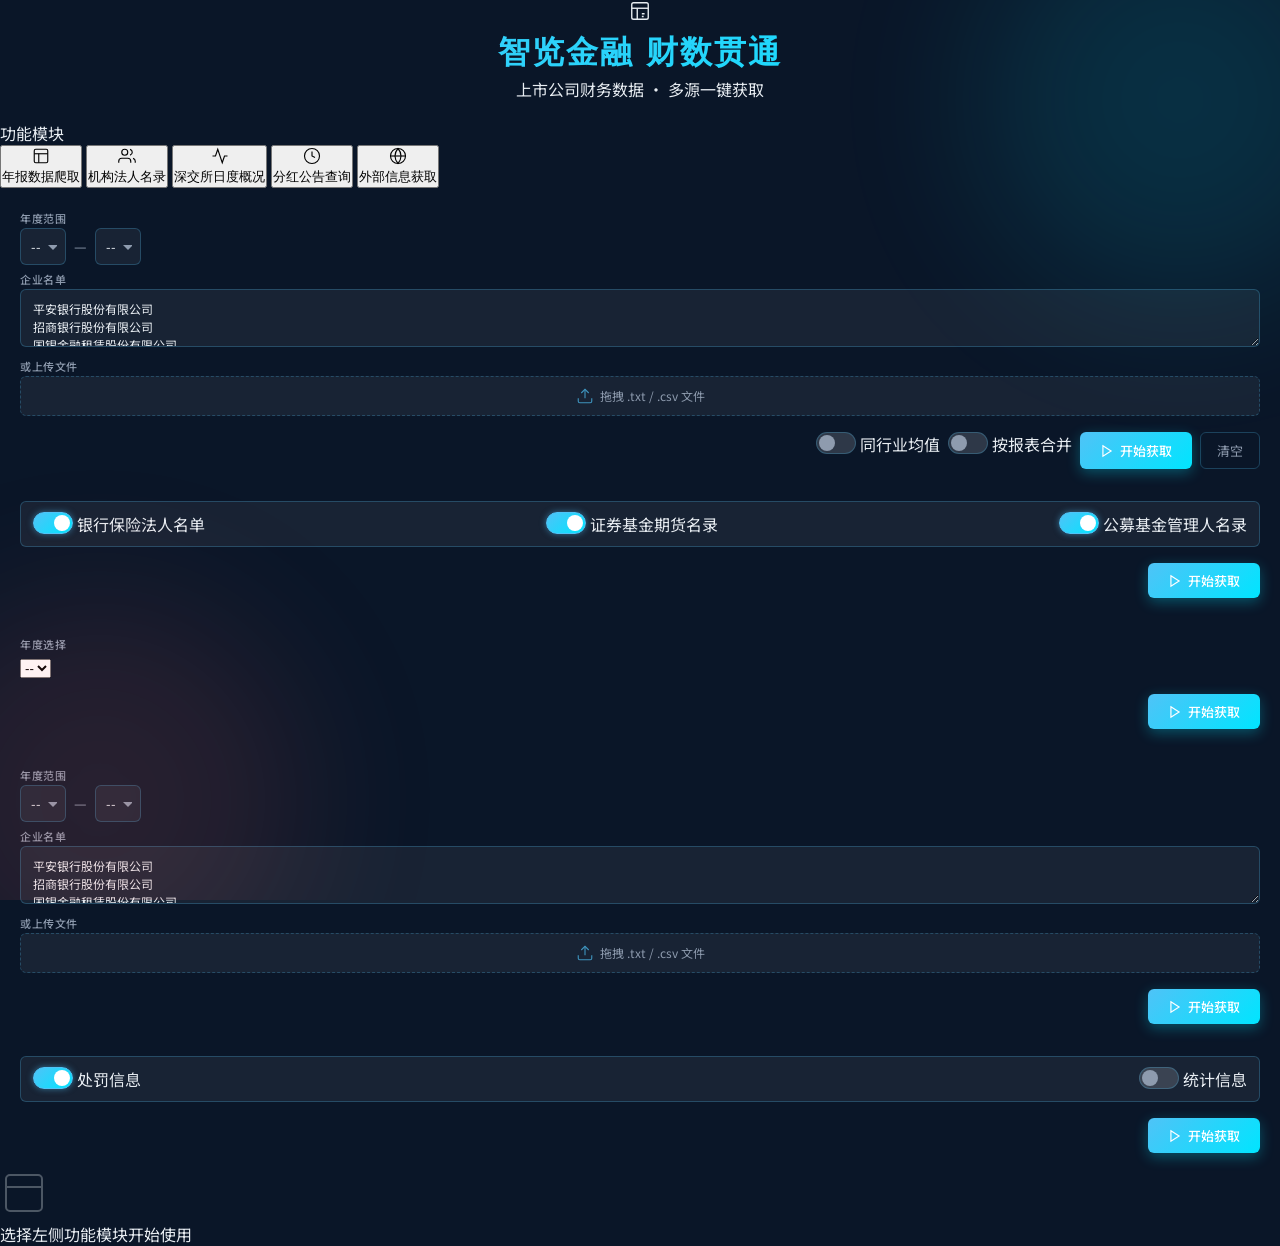
==== commit 0209eb23: "refactor: 全面美化界面，替换原生组件为自定义滑动开关，修复重叠问题 - 所有复选框替换为自定义滑动开关组件（蓝色渐变，选中有滑块动画） - 机构名录/外部信息使用卡片式开关布局，每个选项独立" ====
--- a/web/templates/index.html
+++ b/web/templates/index.html
@@ -11,12 +11,10 @@
 </head>
 <body>
     <div class="bg-particles" id="particles"></div>
-
     <div class="app">
-        <!-- 顶部 -->
         <header class="header">
             <div class="header-left">
-                <svg width="24" height="24" viewBox="0 0 24 24" fill="none" stroke="currentColor" stroke-width="1.5">
+                <svg width="22" height="22" viewBox="0 0 24 24" fill="none" stroke="currentColor" stroke-width="1.5">
                     <rect x="3" y="3" width="18" height="18" rx="2"/>
                     <line x1="3" y1="9" x2="21" y2="9"/>
                     <line x1="9" y1="21" x2="9" y2="9"/>
@@ -28,46 +26,53 @@
         </header>
 
         <div class="main">
-            <!-- 左侧导航 -->
             <nav class="sidebar">
                 <div class="nav-section">
                     <div class="nav-label">功能模块</div>
                     <button class="nav-item active" data-module="annual">
-                        <svg width="18" height="18" viewBox="0 0 24 24" fill="none" stroke="currentColor" stroke-width="1.5">
-                            <rect x="3" y="3" width="18" height="18" rx="2"/><line x1="3" y1="9" x2="21" y2="9"/><line x1="9" y1="21" x2="9" y2="9"/>
-                        </svg>
+                        <div class="nav-icon">
+                            <svg width="18" height="18" viewBox="0 0 24 24" fill="none" stroke="currentColor" stroke-width="1.5">
+                                <rect x="3" y="3" width="18" height="18" rx="2"/><line x1="3" y1="9" x2="21" y2="9"/><line x1="9" y1="21" x2="9" y2="9"/>
+                            </svg>
+                        </div>
                         <span>年报数据爬取</span>
                     </button>
                     <button class="nav-item" data-module="institutions">
-                        <svg width="18" height="18" viewBox="0 0 24 24" fill="none" stroke="currentColor" stroke-width="1.5">
-                            <path d="M17 21v-2a4 4 0 0 0-4-4H5a4 4 0 0 0-4 4v2"/><circle cx="9" cy="7" r="4"/><path d="M23 21v-2a4 4 0 0 0-3-3.87"/><path d="M16 3.13a4 4 0 0 1 0 7.75"/>
-                        </svg>
+                        <div class="nav-icon">
+                            <svg width="18" height="18" viewBox="0 0 24 24" fill="none" stroke="currentColor" stroke-width="1.5">
+                                <path d="M17 21v-2a4 4 0 0 0-4-4H5a4 4 0 0 0-4 4v2"/><circle cx="9" cy="7" r="4"/><path d="M23 21v-2a4 4 0 0 0-3-3.87"/><path d="M16 3.13a4 4 0 0 1 0 7.75"/>
+                            </svg>
+                        </div>
                         <span>机构法人名录</span>
                     </button>
                     <button class="nav-item" data-module="szse">
-                        <svg width="18" height="18" viewBox="0 0 24 24" fill="none" stroke="currentColor" stroke-width="1.5">
-                            <polyline points="22 12 18 12 15 21 9 3 6 12 2 12"/>
-                        </svg>
+                        <div class="nav-icon">
+                            <svg width="18" height="18" viewBox="0 0 24 24" fill="none" stroke="currentColor" stroke-width="1.5">
+                                <polyline points="22 12 18 12 15 21 9 3 6 12 2 12"/>
+                            </svg>
+                        </div>
                         <span>深交所日度概况</span>
                     </button>
                     <button class="nav-item" data-module="dividend">
-                        <svg width="18" height="18" viewBox="0 0 24 24" fill="none" stroke="currentColor" stroke-width="1.5">
-                            <circle cx="12" cy="12" r="10"/><path d="M12 6v6l4 2"/>
-                        </svg>
+                        <div class="nav-icon">
+                            <svg width="18" height="18" viewBox="0 0 24 24" fill="none" stroke="currentColor" stroke-width="1.5">
+                                <circle cx="12" cy="12" r="10"/><path d="M12 6v6l4 2"/>
+                            </svg>
+                        </div>
                         <span>分红公告查询</span>
                     </button>
                     <button class="nav-item" data-module="external">
-                        <svg width="18" height="18" viewBox="0 0 24 24" fill="none" stroke="currentColor" stroke-width="1.5">
-                            <circle cx="12" cy="12" r="10"/><line x1="2" y1="12" x2="22" y2="12"/><path d="M12 2a15.3 15.3 0 0 1 4 10 15.3 15.3 0 0 1-4 10 15.3 15.3 0 0 1-4-10 15.3 15.3 0 0 1 4-10z"/>
-                        </svg>
+                        <div class="nav-icon">
+                            <svg width="18" height="18" viewBox="0 0 24 24" fill="none" stroke="currentColor" stroke-width="1.5">
+                                <circle cx="12" cy="12" r="10"/><line x1="2" y1="12" x2="22" y2="12"/><path d="M12 2a15.3 15.3 0 0 1 4 10 15.3 15.3 0 0 1-4 10 15.3 15.3 0 0 1-4-10 15.3 15.3 0 0 1 4-10z"/>
+                            </svg>
+                        </div>
                         <span>外部信息获取</span>
                     </button>
                 </div>
             </nav>
 
-            <!-- 右侧内容区 -->
             <div class="content">
-                <!-- 表单区域 -->
                 <div class="form-area" id="formArea">
                     <!-- ===== 年报数据 ===== -->
                     <div class="form-panel active" id="form-annual">
@@ -76,9 +81,13 @@
                                 <div class="form-group">
                                     <label class="mini-label">年度范围</label>
                                     <div class="year-range-compact">
-                                        <select id="startYear" required><option value="">--</option></select>
+                                        <div class="custom-select-wrap">
+                                            <select id="startYear" required><option value="">--</option></select>
+                                        </div>
                                         <span class="dash">&mdash;</span>
-                                        <select id="endYear" required><option value="">--</option></select>
+                                        <div class="custom-select-wrap">
+                                            <select id="endYear" required><option value="">--</option></select>
+                                        </div>
                                     </div>
                                 </div>
                                 <div class="form-group">
@@ -98,7 +107,10 @@
                                     <label class="mini-label">或上传文件</label>
                                     <div class="upload-area" id="uploadArea">
                                         <input type="file" id="fileInput" accept=".txt,.csv">
-                                        <div class="upload-content"><span>拖拽 .txt/.csv 文件到此处</span></div>
+                                        <div class="upload-content">
+                                            <svg width="18" height="18" viewBox="0 0 24 24" fill="none" stroke="currentColor" stroke-width="1.5"><path d="M21 15v4a2 2 0 0 1-2 2H5a2 2 0 0 1-2-2v-4"/><polyline points="17 8 12 3 7 8"/><line x1="12" y1="3" x2="12" y2="15"/></svg>
+                                            <span>拖拽 .txt / .csv 文件</span>
+                                        </div>
                                         <div class="file-info" id="fileInfo" style="display:none;">
                                             <span class="file-name" id="fileName"></span>
                                             <button type="button" class="file-remove" id="fileRemove">&times;</button>
@@ -107,8 +119,20 @@
                                 </div>
                             </div>
                             <div class="form-actions">
-                                <label class="toggle-inline"><input type="checkbox" id="industryAvgToggle"> 同行业均值</label>
-                                <label class="toggle-inline"><input type="checkbox" id="mergeReportsToggle"> 按报表合并</label>
+                                <label class="toggle-inline">
+                                    <span class="toggle-switch">
+                                        <input type="checkbox" id="industryAvgToggle">
+                                        <span class="toggle-slider"></span>
+                                    </span>
+                                    <span class="toggle-label-text">同行业均值</span>
+                                </label>
+                                <label class="toggle-inline">
+                                    <span class="toggle-switch">
+                                        <input type="checkbox" id="mergeReportsToggle">
+                                        <span class="toggle-slider"></span>
+                                    </span>
+                                    <span class="toggle-label-text">按报表合并</span>
+                                </label>
                                 <button type="submit" class="btn-primary" id="annualSubmitBtn">
                                     <svg width="14" height="14" viewBox="0 0 24 24" fill="none" stroke="currentColor" stroke-width="2"><polygon points="5 3 19 12 5 21 5 3"/></svg>
                                     开始获取
@@ -121,10 +145,28 @@
                     <!-- ===== 机构名录 ===== -->
                     <div class="form-panel" id="form-institutions">
                         <form id="institutionsForm" class="module-form">
-                            <div class="checkbox-row">
-                                <label class="checkbox-item"><input type="checkbox" id="bank_insurance" checked> 银行保险法人名单</label>
-                                <label class="checkbox-item"><input type="checkbox" id="securities_fund" checked> 证券基金期货名录</label>
-                                <label class="checkbox-item"><input type="checkbox" id="amac" checked> 公募基金管理人名录</label>
+                            <div class="toggle-row">
+                                <label class="toggle-inline-vertical">
+                                    <span class="toggle-switch">
+                                        <input type="checkbox" id="bank_insurance" checked>
+                                        <span class="toggle-slider"></span>
+                                    </span>
+                                    <span class="toggle-label-text">银行保险法人名单</span>
+                                </label>
+                                <label class="toggle-inline-vertical">
+                                    <span class="toggle-switch">
+                                        <input type="checkbox" id="securities_fund" checked>
+                                        <span class="toggle-slider"></span>
+                                    </span>
+                                    <span class="toggle-label-text">证券基金期货名录</span>
+                                </label>
+                                <label class="toggle-inline-vertical">
+                                    <span class="toggle-switch">
+                                        <input type="checkbox" id="amac" checked>
+                                        <span class="toggle-slider"></span>
+                                    </span>
+                                    <span class="toggle-label-text">公募基金管理人名录</span>
+                                </label>
                             </div>
                             <div class="form-actions">
                                 <button type="submit" class="btn-primary" id="institutionsSubmitBtn">
@@ -141,7 +183,9 @@
                             <div class="form-row-inline">
                                 <div class="form-group">
                                     <label class="mini-label">年度选择</label>
-                                    <select id="szseYear" class="year-select-single"><option value="">--</option></select>
+                                    <div class="custom-select-wrap" style="width:140px;">
+                                        <select id="szseYear"><option value="">--</option></select>
+                                    </div>
                                 </div>
                             </div>
                             <div class="form-actions">
@@ -160,9 +204,13 @@
                                 <div class="form-group">
                                     <label class="mini-label">年度范围</label>
                                     <div class="year-range-compact">
-                                        <select id="dividendStartYear" required><option value="">--</option></select>
+                                        <div class="custom-select-wrap">
+                                            <select id="dividendStartYear" required><option value="">--</option></select>
+                                        </div>
                                         <span class="dash">&mdash;</span>
-                                        <select id="dividendEndYear" required><option value="">--</option></select>
+                                        <div class="custom-select-wrap">
+                                            <select id="dividendEndYear" required><option value="">--</option></select>
+                                        </div>
                                     </div>
                                 </div>
                                 <div class="form-group">
@@ -182,7 +230,10 @@
                                     <label class="mini-label">或上传文件</label>
                                     <div class="upload-area" id="dividendUploadArea">
                                         <input type="file" id="dividendFileInput" accept=".txt,.csv">
-                                        <div class="upload-content"><span>拖拽 .txt/.csv 文件到此处</span></div>
+                                        <div class="upload-content">
+                                            <svg width="18" height="18" viewBox="0 0 24 24" fill="none" stroke="currentColor" stroke-width="1.5"><path d="M21 15v4a2 2 0 0 1-2 2H5a2 2 0 0 1-2-2v-4"/><polyline points="17 8 12 3 7 8"/><line x1="12" y1="3" x2="12" y2="15"/></svg>
+                                            <span>拖拽 .txt / .csv 文件</span>
+                                        </div>
                                         <div class="file-info" id="dividendFileInfo" style="display:none;">
                                             <span class="file-name" id="dividendFileName"></span>
                                             <button type="button" class="file-remove" id="dividendFileRemove">&times;</button>
@@ -202,9 +253,21 @@
                     <!-- ===== 外部信息 ===== -->
                     <div class="form-panel" id="form-external">
                         <form id="externalForm" class="module-form">
-                            <div class="checkbox-row">
-                                <label class="checkbox-item"><input type="checkbox" id="extPenalty" checked> 处罚信息</label>
-                                <label class="checkbox-item"><input type="checkbox" id="extStats"> 统计信息</label>
+                            <div class="toggle-row">
+                                <label class="toggle-inline-vertical">
+                                    <span class="toggle-switch">
+                                        <input type="checkbox" id="extPenalty" checked>
+                                        <span class="toggle-slider"></span>
+                                    </span>
+                                    <span class="toggle-label-text">处罚信息</span>
+                                </label>
+                                <label class="toggle-inline-vertical">
+                                    <span class="toggle-switch">
+                                        <input type="checkbox" id="extStats">
+                                        <span class="toggle-slider"></span>
+                                    </span>
+                                    <span class="toggle-label-text">统计信息</span>
+                                </label>
                             </div>
                             <div class="form-actions">
                                 <button type="submit" class="btn-primary" id="externalSubmitBtn">
@@ -216,7 +279,6 @@
                     </div>
                 </div>
 
-                <!-- 结果面板 -->
                 <div class="results-panel" id="resultsPanel">
                     <div class="results-placeholder">
                         <svg width="48" height="48" viewBox="0 0 24 24" fill="none" stroke="currentColor" stroke-width="1" opacity="0.3">
@@ -228,7 +290,6 @@
             </div>
         </div>
     </div>
-
     <script src="/static/js/script.js"></script>
 </body>
 </html>
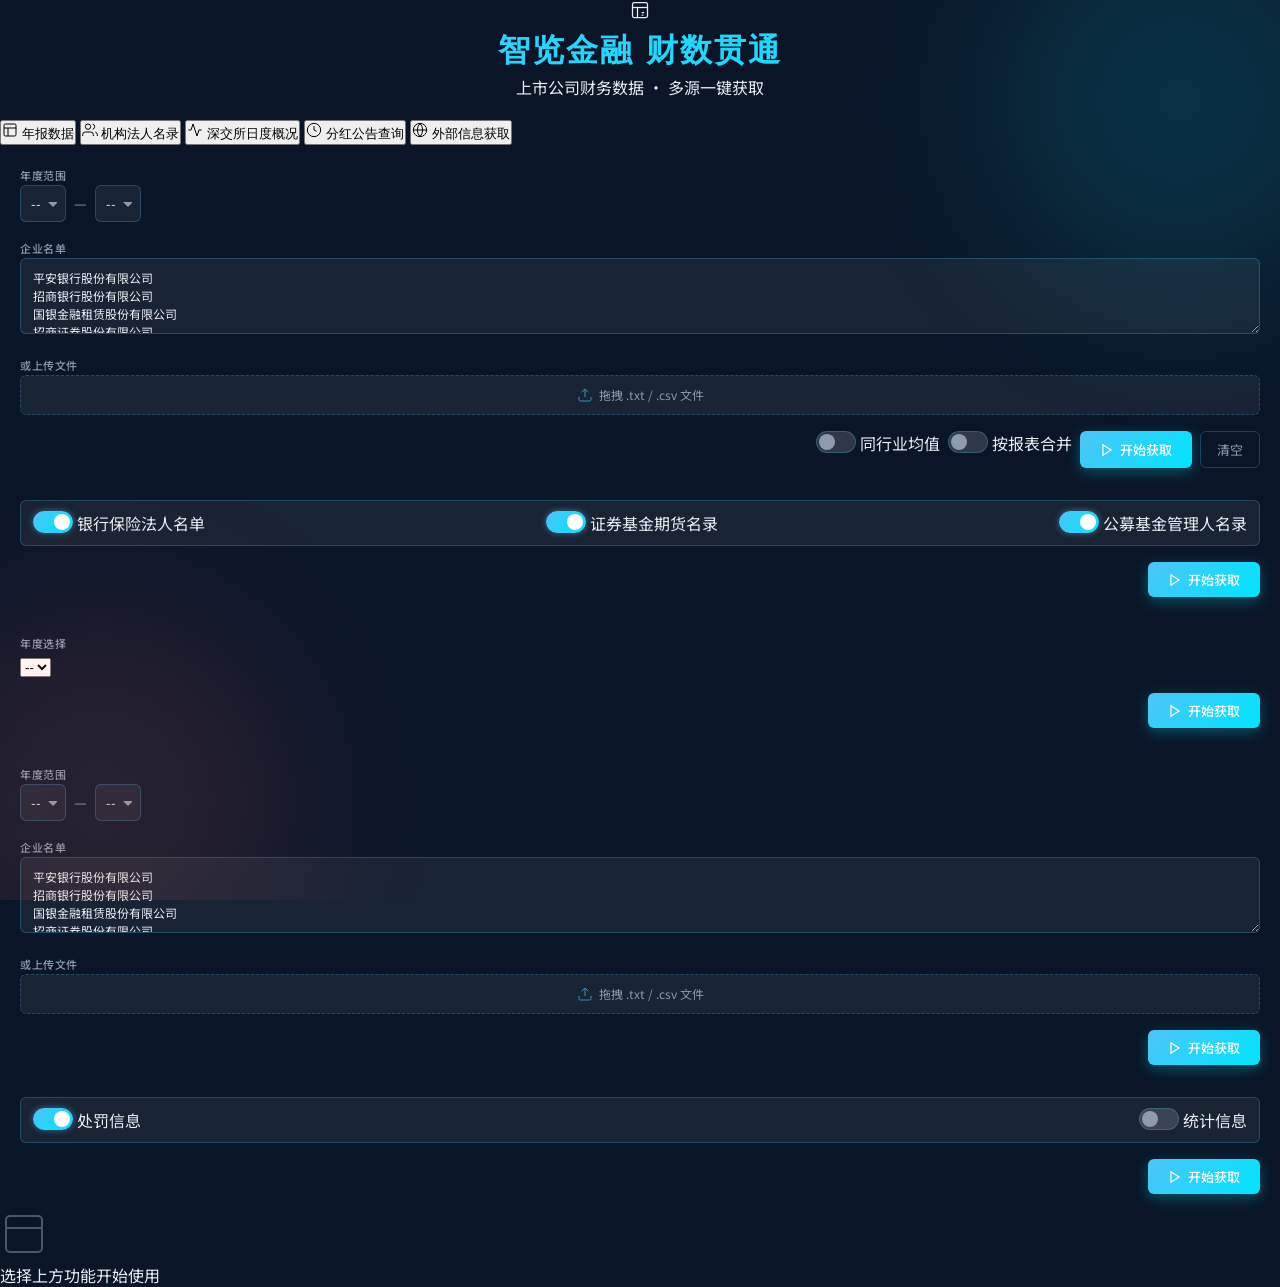
==== commit ce0ee14f: "refactor: 重构布局为 tab栏 + 左右分栏 - 顶部 tab栏：5个tab等宽两端对齐排布，紧贴标题下方 - 下半部分：左侧420px参数区 + 右侧flex-1结果共享区 - 点击tab" ====
--- a/web/templates/index.html
+++ b/web/templates/index.html
@@ -14,7 +14,7 @@
     <div class="app">
         <header class="header">
             <div class="header-left">
-                <svg width="22" height="22" viewBox="0 0 24 24" fill="none" stroke="currentColor" stroke-width="1.5">
+                <svg width="20" height="20" viewBox="0 0 24 24" fill="none" stroke="currentColor" stroke-width="1.5">
                     <rect x="3" y="3" width="18" height="18" rx="2"/>
                     <line x1="3" y1="9" x2="21" y2="9"/>
                     <line x1="9" y1="21" x2="9" y2="9"/>
@@ -25,74 +25,62 @@
             <span class="header-sub">上市公司财务数据 · 多源一键获取</span>
         </header>
 
+        <!-- 标签栏 -->
+        <div class="tab-bar">
+            <button class="tab-btn active" data-module="annual">
+                <svg width="16" height="16" viewBox="0 0 24 24" fill="none" stroke="currentColor" stroke-width="1.5">
+                    <rect x="3" y="3" width="18" height="18" rx="2"/><line x1="3" y1="9" x2="21" y2="9"/><line x1="9" y1="21" x2="9" y2="9"/>
+                </svg>
+                年报数据
+            </button>
+            <button class="tab-btn" data-module="institutions">
+                <svg width="16" height="16" viewBox="0 0 24 24" fill="none" stroke="currentColor" stroke-width="1.5">
+                    <path d="M17 21v-2a4 4 0 0 0-4-4H5a4 4 0 0 0-4 4v2"/><circle cx="9" cy="7" r="4"/><path d="M23 21v-2a4 4 0 0 0-3-3.87"/><path d="M16 3.13a4 4 0 0 1 0 7.75"/>
+                </svg>
+                机构法人名录
+            </button>
+            <button class="tab-btn" data-module="szse">
+                <svg width="16" height="16" viewBox="0 0 24 24" fill="none" stroke="currentColor" stroke-width="1.5">
+                    <polyline points="22 12 18 12 15 21 9 3 6 12 2 12"/>
+                </svg>
+                深交所日度概况
+            </button>
+            <button class="tab-btn" data-module="dividend">
+                <svg width="16" height="16" viewBox="0 0 24 24" fill="none" stroke="currentColor" stroke-width="1.5">
+                    <circle cx="12" cy="12" r="10"/><path d="M12 6v6l4 2"/>
+                </svg>
+                分红公告查询
+            </button>
+            <button class="tab-btn" data-module="external">
+                <svg width="16" height="16" viewBox="0 0 24 24" fill="none" stroke="currentColor" stroke-width="1.5">
+                    <circle cx="12" cy="12" r="10"/><line x1="2" y1="12" x2="22" y2="12"/><path d="M12 2a15.3 15.3 0 0 1 4 10 15.3 15.3 0 0 1-4 10 15.3 15.3 0 0 1-4-10 15.3 15.3 0 0 1 4-10z"/>
+                </svg>
+                外部信息获取
+            </button>
+        </div>
+
+        <!-- 主体：左右分栏 -->
         <div class="main">
-            <nav class="sidebar">
-                <div class="nav-section">
-                    <div class="nav-label">功能模块</div>
-                    <button class="nav-item active" data-module="annual">
-                        <div class="nav-icon">
-                            <svg width="18" height="18" viewBox="0 0 24 24" fill="none" stroke="currentColor" stroke-width="1.5">
-                                <rect x="3" y="3" width="18" height="18" rx="2"/><line x1="3" y1="9" x2="21" y2="9"/><line x1="9" y1="21" x2="9" y2="9"/>
-                            </svg>
-                        </div>
-                        <span>年报数据爬取</span>
-                    </button>
-                    <button class="nav-item" data-module="institutions">
-                        <div class="nav-icon">
-                            <svg width="18" height="18" viewBox="0 0 24 24" fill="none" stroke="currentColor" stroke-width="1.5">
-                                <path d="M17 21v-2a4 4 0 0 0-4-4H5a4 4 0 0 0-4 4v2"/><circle cx="9" cy="7" r="4"/><path d="M23 21v-2a4 4 0 0 0-3-3.87"/><path d="M16 3.13a4 4 0 0 1 0 7.75"/>
-                            </svg>
-                        </div>
-                        <span>机构法人名录</span>
-                    </button>
-                    <button class="nav-item" data-module="szse">
-                        <div class="nav-icon">
-                            <svg width="18" height="18" viewBox="0 0 24 24" fill="none" stroke="currentColor" stroke-width="1.5">
-                                <polyline points="22 12 18 12 15 21 9 3 6 12 2 12"/>
-                            </svg>
-                        </div>
-                        <span>深交所日度概况</span>
-                    </button>
-                    <button class="nav-item" data-module="dividend">
-                        <div class="nav-icon">
-                            <svg width="18" height="18" viewBox="0 0 24 24" fill="none" stroke="currentColor" stroke-width="1.5">
-                                <circle cx="12" cy="12" r="10"/><path d="M12 6v6l4 2"/>
-                            </svg>
-                        </div>
-                        <span>分红公告查询</span>
-                    </button>
-                    <button class="nav-item" data-module="external">
-                        <div class="nav-icon">
-                            <svg width="18" height="18" viewBox="0 0 24 24" fill="none" stroke="currentColor" stroke-width="1.5">
-                                <circle cx="12" cy="12" r="10"/><line x1="2" y1="12" x2="22" y2="12"/><path d="M12 2a15.3 15.3 0 0 1 4 10 15.3 15.3 0 0 1-4 10 15.3 15.3 0 0 1-4-10 15.3 15.3 0 0 1 4-10z"/>
-                            </svg>
-                        </div>
-                        <span>外部信息获取</span>
-                    </button>
-                </div>
-            </nav>
-
-            <div class="content">
-                <div class="form-area" id="formArea">
-                    <!-- ===== 年报数据 ===== -->
-                    <div class="form-panel active" id="form-annual">
-                        <form id="annualForm" class="module-form">
-                            <div class="form-row-inline">
-                                <div class="form-group">
-                                    <label class="mini-label">年度范围</label>
-                                    <div class="year-range-compact">
-                                        <div class="custom-select-wrap">
-                                            <select id="startYear" required><option value="">--</option></select>
-                                        </div>
-                                        <span class="dash">&mdash;</span>
-                                        <div class="custom-select-wrap">
-                                            <select id="endYear" required><option value="">--</option></select>
-                                        </div>
-                                    </div>
-                                </div>
-                                <div class="form-group">
-                                    <label class="mini-label">企业名单</label>
-                                    <textarea id="textInput" rows="2" placeholder="企业名称或股票代码，逗号或换行分隔">平安银行股份有限公司
+            <!-- 左侧参数区 -->
+            <div class="param-panel" id="paramPanel">
+                <!-- 年报数据 -->
+                <div class="form-panel active" id="form-annual">
+                    <form id="annualForm" class="module-form">
+                        <div class="form-group">
+                            <label class="mini-label">年度范围</label>
+                            <div class="year-range-compact">
+                                <div class="custom-select-wrap">
+                                    <select id="startYear" required><option value="">--</option></select>
+                                </div>
+                                <span class="dash">&mdash;</span>
+                                <div class="custom-select-wrap">
+                                    <select id="endYear" required><option value="">--</option></select>
+                                </div>
+                            </div>
+                        </div>
+                        <div class="form-group">
+                            <label class="mini-label">企业名单</label>
+                            <textarea id="textInput" rows="3" placeholder="企业名称或股票代码，逗号或换行分隔">平安银行股份有限公司
 招商银行股份有限公司
 国银金融租赁股份有限公司
 招商证券股份有限公司
@@ -102,120 +90,101 @@
 中信证券股份有限公司
 中国平安保险（集团）股份有限公司
 阳光保险集团股份有限公司</textarea>
-                                </div>
-                                <div class="form-group">
-                                    <label class="mini-label">或上传文件</label>
-                                    <div class="upload-area" id="uploadArea">
-                                        <input type="file" id="fileInput" accept=".txt,.csv">
-                                        <div class="upload-content">
-                                            <svg width="18" height="18" viewBox="0 0 24 24" fill="none" stroke="currentColor" stroke-width="1.5"><path d="M21 15v4a2 2 0 0 1-2 2H5a2 2 0 0 1-2-2v-4"/><polyline points="17 8 12 3 7 8"/><line x1="12" y1="3" x2="12" y2="15"/></svg>
-                                            <span>拖拽 .txt / .csv 文件</span>
-                                        </div>
-                                        <div class="file-info" id="fileInfo" style="display:none;">
-                                            <span class="file-name" id="fileName"></span>
-                                            <button type="button" class="file-remove" id="fileRemove">&times;</button>
-                                        </div>
-                                    </div>
-                                </div>
-                            </div>
-                            <div class="form-actions">
-                                <label class="toggle-inline">
-                                    <span class="toggle-switch">
-                                        <input type="checkbox" id="industryAvgToggle">
-                                        <span class="toggle-slider"></span>
-                                    </span>
-                                    <span class="toggle-label-text">同行业均值</span>
-                                </label>
-                                <label class="toggle-inline">
-                                    <span class="toggle-switch">
-                                        <input type="checkbox" id="mergeReportsToggle">
-                                        <span class="toggle-slider"></span>
-                                    </span>
-                                    <span class="toggle-label-text">按报表合并</span>
-                                </label>
-                                <button type="submit" class="btn-primary" id="annualSubmitBtn">
-                                    <svg width="14" height="14" viewBox="0 0 24 24" fill="none" stroke="currentColor" stroke-width="2"><polygon points="5 3 19 12 5 21 5 3"/></svg>
-                                    开始获取
-                                </button>
-                                <button type="button" class="btn-secondary" id="annualResetBtn">清空</button>
-                            </div>
-                        </form>
-                    </div>
-
-                    <!-- ===== 机构名录 ===== -->
-                    <div class="form-panel" id="form-institutions">
-                        <form id="institutionsForm" class="module-form">
-                            <div class="toggle-row">
-                                <label class="toggle-inline-vertical">
-                                    <span class="toggle-switch">
-                                        <input type="checkbox" id="bank_insurance" checked>
-                                        <span class="toggle-slider"></span>
-                                    </span>
-                                    <span class="toggle-label-text">银行保险法人名单</span>
-                                </label>
-                                <label class="toggle-inline-vertical">
-                                    <span class="toggle-switch">
-                                        <input type="checkbox" id="securities_fund" checked>
-                                        <span class="toggle-slider"></span>
-                                    </span>
-                                    <span class="toggle-label-text">证券基金期货名录</span>
-                                </label>
-                                <label class="toggle-inline-vertical">
-                                    <span class="toggle-switch">
-                                        <input type="checkbox" id="amac" checked>
-                                        <span class="toggle-slider"></span>
-                                    </span>
-                                    <span class="toggle-label-text">公募基金管理人名录</span>
-                                </label>
-                            </div>
-                            <div class="form-actions">
-                                <button type="submit" class="btn-primary" id="institutionsSubmitBtn">
-                                    <svg width="14" height="14" viewBox="0 0 24 24" fill="none" stroke="currentColor" stroke-width="2"><polygon points="5 3 19 12 5 21 5 3"/></svg>
-                                    开始获取
-                                </button>
-                            </div>
-                        </form>
-                    </div>
-
-                    <!-- ===== 深交所概况 ===== -->
-                    <div class="form-panel" id="form-szse">
-                        <form id="szseForm" class="module-form">
-                            <div class="form-row-inline">
-                                <div class="form-group">
-                                    <label class="mini-label">年度选择</label>
-                                    <div class="custom-select-wrap" style="width:140px;">
-                                        <select id="szseYear"><option value="">--</option></select>
-                                    </div>
-                                </div>
-                            </div>
-                            <div class="form-actions">
-                                <button type="submit" class="btn-primary" id="szseSubmitBtn">
-                                    <svg width="14" height="14" viewBox="0 0 24 24" fill="none" stroke="currentColor" stroke-width="2"><polygon points="5 3 19 12 5 21 5 3"/></svg>
-                                    开始获取
-                                </button>
-                            </div>
-                        </form>
-                    </div>
-
-                    <!-- ===== 分红查询 ===== -->
-                    <div class="form-panel" id="form-dividend">
-                        <form id="dividendForm" class="module-form">
-                            <div class="form-row-inline">
-                                <div class="form-group">
-                                    <label class="mini-label">年度范围</label>
-                                    <div class="year-range-compact">
-                                        <div class="custom-select-wrap">
-                                            <select id="dividendStartYear" required><option value="">--</option></select>
-                                        </div>
-                                        <span class="dash">&mdash;</span>
-                                        <div class="custom-select-wrap">
-                                            <select id="dividendEndYear" required><option value="">--</option></select>
-                                        </div>
-                                    </div>
-                                </div>
-                                <div class="form-group">
-                                    <label class="mini-label">企业名单</label>
-                                    <textarea id="dividendTextInput" rows="2" placeholder="企业名称或股票代码，逗号或换行分隔">平安银行股份有限公司
+                        </div>
+                        <div class="form-group">
+                            <label class="mini-label">或上传文件</label>
+                            <div class="upload-area" id="uploadArea">
+                                <input type="file" id="fileInput" accept=".txt,.csv">
+                                <div class="upload-content">
+                                    <svg width="16" height="16" viewBox="0 0 24 24" fill="none" stroke="currentColor" stroke-width="1.5"><path d="M21 15v4a2 2 0 0 1-2 2H5a2 2 0 0 1-2-2v-4"/><polyline points="17 8 12 3 7 8"/><line x1="12" y1="3" x2="12" y2="15"/></svg>
+                                    <span>拖拽 .txt / .csv 文件</span>
+                                </div>
+                                <div class="file-info" id="fileInfo" style="display:none;">
+                                    <span class="file-name" id="fileName"></span>
+                                    <button type="button" class="file-remove" id="fileRemove">&times;</button>
+                                </div>
+                            </div>
+                        </div>
+                        <div class="form-actions">
+                            <label class="toggle-inline">
+                                <span class="toggle-switch"><input type="checkbox" id="industryAvgToggle"><span class="toggle-slider"></span></span>
+                                <span class="toggle-label-text">同行业均值</span>
+                            </label>
+                            <label class="toggle-inline">
+                                <span class="toggle-switch"><input type="checkbox" id="mergeReportsToggle"><span class="toggle-slider"></span></span>
+                                <span class="toggle-label-text">按报表合并</span>
+                            </label>
+                            <button type="submit" class="btn-primary" id="annualSubmitBtn">
+                                <svg width="14" height="14" viewBox="0 0 24 24" fill="none" stroke="currentColor" stroke-width="2"><polygon points="5 3 19 12 5 21 5 3"/></svg>
+                                开始获取
+                            </button>
+                            <button type="button" class="btn-secondary" id="annualResetBtn">清空</button>
+                        </div>
+                    </form>
+                </div>
+
+                <!-- 机构名录 -->
+                <div class="form-panel" id="form-institutions">
+                    <form id="institutionsForm" class="module-form">
+                        <div class="toggle-row">
+                            <label class="toggle-inline-vertical">
+                                <span class="toggle-switch"><input type="checkbox" id="bank_insurance" checked><span class="toggle-slider"></span></span>
+                                <span class="toggle-label-text">银行保险法人名单</span>
+                            </label>
+                            <label class="toggle-inline-vertical">
+                                <span class="toggle-switch"><input type="checkbox" id="securities_fund" checked><span class="toggle-slider"></span></span>
+                                <span class="toggle-label-text">证券基金期货名录</span>
+                            </label>
+                            <label class="toggle-inline-vertical">
+                                <span class="toggle-switch"><input type="checkbox" id="amac" checked><span class="toggle-slider"></span></span>
+                                <span class="toggle-label-text">公募基金管理人名录</span>
+                            </label>
+                        </div>
+                        <div class="form-actions">
+                            <button type="submit" class="btn-primary" id="institutionsSubmitBtn">
+                                <svg width="14" height="14" viewBox="0 0 24 24" fill="none" stroke="currentColor" stroke-width="2"><polygon points="5 3 19 12 5 21 5 3"/></svg>
+                                开始获取
+                            </button>
+                        </div>
+                    </form>
+                </div>
+
+                <!-- 深交所概况 -->
+                <div class="form-panel" id="form-szse">
+                    <form id="szseForm" class="module-form">
+                        <div class="form-group">
+                            <label class="mini-label">年度选择</label>
+                            <div class="custom-select-wrap" style="width:140px;">
+                                <select id="szseYear"><option value="">--</option></select>
+                            </div>
+                        </div>
+                        <div class="form-actions">
+                            <button type="submit" class="btn-primary" id="szseSubmitBtn">
+                                <svg width="14" height="14" viewBox="0 0 24 24" fill="none" stroke="currentColor" stroke-width="2"><polygon points="5 3 19 12 5 21 5 3"/></svg>
+                                开始获取
+                            </button>
+                        </div>
+                    </form>
+                </div>
+
+                <!-- 分红查询 -->
+                <div class="form-panel" id="form-dividend">
+                    <form id="dividendForm" class="module-form">
+                        <div class="form-group">
+                            <label class="mini-label">年度范围</label>
+                            <div class="year-range-compact">
+                                <div class="custom-select-wrap">
+                                    <select id="dividendStartYear" required><option value="">--</option></select>
+                                </div>
+                                <span class="dash">&mdash;</span>
+                                <div class="custom-select-wrap">
+                                    <select id="dividendEndYear" required><option value="">--</option></select>
+                                </div>
+                            </div>
+                        </div>
+                        <div class="form-group">
+                            <label class="mini-label">企业名单</label>
+                            <textarea id="dividendTextInput" rows="3" placeholder="企业名称或股票代码，逗号或换行分隔">平安银行股份有限公司
 招商银行股份有限公司
 国银金融租赁股份有限公司
 招商证券股份有限公司
@@ -225,71 +194,65 @@
 中信证券股份有限公司
 中国平安保险（集团）股份有限公司
 阳光保险集团股份有限公司</textarea>
-                                </div>
-                                <div class="form-group">
-                                    <label class="mini-label">或上传文件</label>
-                                    <div class="upload-area" id="dividendUploadArea">
-                                        <input type="file" id="dividendFileInput" accept=".txt,.csv">
-                                        <div class="upload-content">
-                                            <svg width="18" height="18" viewBox="0 0 24 24" fill="none" stroke="currentColor" stroke-width="1.5"><path d="M21 15v4a2 2 0 0 1-2 2H5a2 2 0 0 1-2-2v-4"/><polyline points="17 8 12 3 7 8"/><line x1="12" y1="3" x2="12" y2="15"/></svg>
-                                            <span>拖拽 .txt / .csv 文件</span>
-                                        </div>
-                                        <div class="file-info" id="dividendFileInfo" style="display:none;">
-                                            <span class="file-name" id="dividendFileName"></span>
-                                            <button type="button" class="file-remove" id="dividendFileRemove">&times;</button>
-                                        </div>
-                                    </div>
-                                </div>
-                            </div>
-                            <div class="form-actions">
-                                <button type="submit" class="btn-primary" id="dividendSubmitBtn">
-                                    <svg width="14" height="14" viewBox="0 0 24 24" fill="none" stroke="currentColor" stroke-width="2"><polygon points="5 3 19 12 5 21 5 3"/></svg>
-                                    开始获取
-                                </button>
-                            </div>
-                        </form>
-                    </div>
-
-                    <!-- ===== 外部信息 ===== -->
-                    <div class="form-panel" id="form-external">
-                        <form id="externalForm" class="module-form">
-                            <div class="toggle-row">
-                                <label class="toggle-inline-vertical">
-                                    <span class="toggle-switch">
-                                        <input type="checkbox" id="extPenalty" checked>
-                                        <span class="toggle-slider"></span>
-                                    </span>
-                                    <span class="toggle-label-text">处罚信息</span>
-                                </label>
-                                <label class="toggle-inline-vertical">
-                                    <span class="toggle-switch">
-                                        <input type="checkbox" id="extStats">
-                                        <span class="toggle-slider"></span>
-                                    </span>
-                                    <span class="toggle-label-text">统计信息</span>
-                                </label>
-                            </div>
-                            <div class="form-actions">
-                                <button type="submit" class="btn-primary" id="externalSubmitBtn">
-                                    <svg width="14" height="14" viewBox="0 0 24 24" fill="none" stroke="currentColor" stroke-width="2"><polygon points="5 3 19 12 5 21 5 3"/></svg>
-                                    开始获取
-                                </button>
-                            </div>
-                        </form>
-                    </div>
-                </div>
-
-                <div class="results-panel" id="resultsPanel">
-                    <div class="results-placeholder">
-                        <svg width="48" height="48" viewBox="0 0 24 24" fill="none" stroke="currentColor" stroke-width="1" opacity="0.3">
-                            <rect x="3" y="3" width="18" height="18" rx="2"/><line x1="3" y1="9" x2="21" y2="9"/>
-                        </svg>
-                        <p>选择左侧功能模块开始使用</p>
-                    </div>
+                        </div>
+                        <div class="form-group">
+                            <label class="mini-label">或上传文件</label>
+                            <div class="upload-area" id="dividendUploadArea">
+                                <input type="file" id="dividendFileInput" accept=".txt,.csv">
+                                <div class="upload-content">
+                                    <svg width="16" height="16" viewBox="0 0 24 24" fill="none" stroke="currentColor" stroke-width="1.5"><path d="M21 15v4a2 2 0 0 1-2 2H5a2 2 0 0 1-2-2v-4"/><polyline points="17 8 12 3 7 8"/><line x1="12" y1="3" x2="12" y2="15"/></svg>
+                                    <span>拖拽 .txt / .csv 文件</span>
+                                </div>
+                                <div class="file-info" id="dividendFileInfo" style="display:none;">
+                                    <span class="file-name" id="dividendFileName"></span>
+                                    <button type="button" class="file-remove" id="dividendFileRemove">&times;</button>
+                                </div>
+                            </div>
+                        </div>
+                        <div class="form-actions">
+                            <button type="submit" class="btn-primary" id="dividendSubmitBtn">
+                                <svg width="14" height="14" viewBox="0 0 24 24" fill="none" stroke="currentColor" stroke-width="2"><polygon points="5 3 19 12 5 21 5 3"/></svg>
+                                开始获取
+                            </button>
+                        </div>
+                    </form>
+                </div>
+
+                <!-- 外部信息 -->
+                <div class="form-panel" id="form-external">
+                    <form id="externalForm" class="module-form">
+                        <div class="toggle-row">
+                            <label class="toggle-inline-vertical">
+                                <span class="toggle-switch"><input type="checkbox" id="extPenalty" checked><span class="toggle-slider"></span></span>
+                                <span class="toggle-label-text">处罚信息</span>
+                            </label>
+                            <label class="toggle-inline-vertical">
+                                <span class="toggle-switch"><input type="checkbox" id="extStats"><span class="toggle-slider"></span></span>
+                                <span class="toggle-label-text">统计信息</span>
+                            </label>
+                        </div>
+                        <div class="form-actions">
+                            <button type="submit" class="btn-primary" id="externalSubmitBtn">
+                                <svg width="14" height="14" viewBox="0 0 24 24" fill="none" stroke="currentColor" stroke-width="2"><polygon points="5 3 19 12 5 21 5 3"/></svg>
+                                开始获取
+                            </button>
+                        </div>
+                    </form>
+                </div>
+            </div>
+
+            <!-- 右侧结果共享区 -->
+            <div class="results-panel" id="resultsPanel">
+                <div class="results-placeholder">
+                    <svg width="48" height="48" viewBox="0 0 24 24" fill="none" stroke="currentColor" stroke-width="1" opacity="0.3">
+                        <rect x="3" y="3" width="18" height="18" rx="2"/><line x1="3" y1="9" x2="21" y2="9"/>
+                    </svg>
+                    <p>选择上方功能开始使用</p>
                 </div>
             </div>
         </div>
     </div>
+
     <script src="/static/js/script.js"></script>
 </body>
 </html>
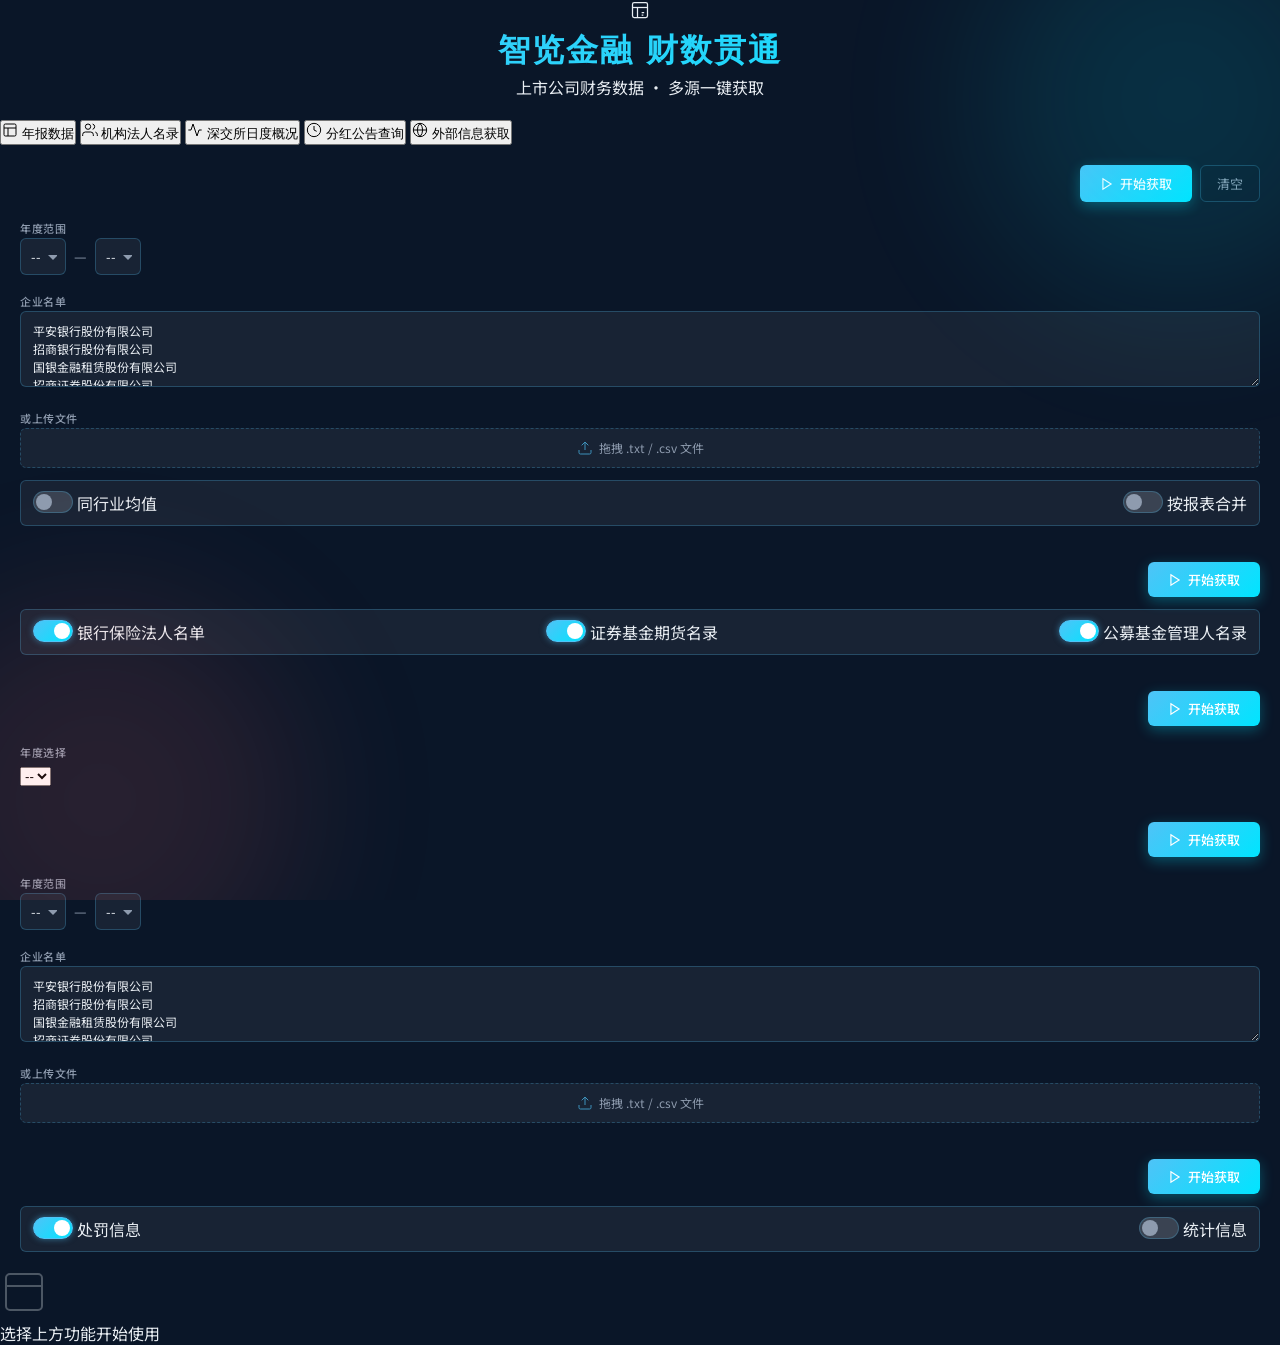
==== commit 3e306396: "feat: 获取企业年报财务数据 Co-authored-by: traeagent <traeagent@users.noreply.github.com>" ====
--- a/web/templates/index.html
+++ b/web/templates/index.html
@@ -66,6 +66,13 @@
                 <!-- 年报数据 -->
                 <div class="form-panel active" id="form-annual">
                     <form id="annualForm" class="module-form">
+                        <div class="form-actions">
+                            <button type="submit" class="btn-primary" id="annualSubmitBtn">
+                                <svg width="14" height="14" viewBox="0 0 24 24" fill="none" stroke="currentColor" stroke-width="2"><polygon points="5 3 19 12 5 21 5 3"/></svg>
+                                开始获取
+                            </button>
+                            <button type="button" class="btn-secondary" id="annualResetBtn">清空</button>
+                        </div>
                         <div class="form-group">
                             <label class="mini-label">年度范围</label>
                             <div class="year-range-compact">
@@ -105,20 +112,15 @@
                                 </div>
                             </div>
                         </div>
-                        <div class="form-actions">
-                            <label class="toggle-inline">
+                        <div class="toggle-row">
+                            <label class="toggle-inline-vertical">
                                 <span class="toggle-switch"><input type="checkbox" id="industryAvgToggle"><span class="toggle-slider"></span></span>
                                 <span class="toggle-label-text">同行业均值</span>
                             </label>
-                            <label class="toggle-inline">
+                            <label class="toggle-inline-vertical">
                                 <span class="toggle-switch"><input type="checkbox" id="mergeReportsToggle"><span class="toggle-slider"></span></span>
                                 <span class="toggle-label-text">按报表合并</span>
                             </label>
-                            <button type="submit" class="btn-primary" id="annualSubmitBtn">
-                                <svg width="14" height="14" viewBox="0 0 24 24" fill="none" stroke="currentColor" stroke-width="2"><polygon points="5 3 19 12 5 21 5 3"/></svg>
-                                开始获取
-                            </button>
-                            <button type="button" class="btn-secondary" id="annualResetBtn">清空</button>
                         </div>
                     </form>
                 </div>
@@ -126,6 +128,12 @@
                 <!-- 机构名录 -->
                 <div class="form-panel" id="form-institutions">
                     <form id="institutionsForm" class="module-form">
+                        <div class="form-actions">
+                            <button type="submit" class="btn-primary" id="institutionsSubmitBtn">
+                                <svg width="14" height="14" viewBox="0 0 24 24" fill="none" stroke="currentColor" stroke-width="2"><polygon points="5 3 19 12 5 21 5 3"/></svg>
+                                开始获取
+                            </button>
+                        </div>
                         <div class="toggle-row">
                             <label class="toggle-inline-vertical">
                                 <span class="toggle-switch"><input type="checkbox" id="bank_insurance" checked><span class="toggle-slider"></span></span>
@@ -139,12 +147,6 @@
                                 <span class="toggle-switch"><input type="checkbox" id="amac" checked><span class="toggle-slider"></span></span>
                                 <span class="toggle-label-text">公募基金管理人名录</span>
                             </label>
-                        </div>
-                        <div class="form-actions">
-                            <button type="submit" class="btn-primary" id="institutionsSubmitBtn">
-                                <svg width="14" height="14" viewBox="0 0 24 24" fill="none" stroke="currentColor" stroke-width="2"><polygon points="5 3 19 12 5 21 5 3"/></svg>
-                                开始获取
-                            </button>
                         </div>
                     </form>
                 </div>
@@ -152,24 +154,30 @@
                 <!-- 深交所概况 -->
                 <div class="form-panel" id="form-szse">
                     <form id="szseForm" class="module-form">
+                        <div class="form-actions">
+                            <button type="submit" class="btn-primary" id="szseSubmitBtn">
+                                <svg width="14" height="14" viewBox="0 0 24 24" fill="none" stroke="currentColor" stroke-width="2"><polygon points="5 3 19 12 5 21 5 3"/></svg>
+                                开始获取
+                            </button>
+                        </div>
                         <div class="form-group">
                             <label class="mini-label">年度选择</label>
                             <div class="custom-select-wrap" style="width:140px;">
                                 <select id="szseYear"><option value="">--</option></select>
                             </div>
                         </div>
-                        <div class="form-actions">
-                            <button type="submit" class="btn-primary" id="szseSubmitBtn">
-                                <svg width="14" height="14" viewBox="0 0 24 24" fill="none" stroke="currentColor" stroke-width="2"><polygon points="5 3 19 12 5 21 5 3"/></svg>
-                                开始获取
-                            </button>
-                        </div>
                     </form>
                 </div>
 
                 <!-- 分红查询 -->
                 <div class="form-panel" id="form-dividend">
                     <form id="dividendForm" class="module-form">
+                        <div class="form-actions">
+                            <button type="submit" class="btn-primary" id="dividendSubmitBtn">
+                                <svg width="14" height="14" viewBox="0 0 24 24" fill="none" stroke="currentColor" stroke-width="2"><polygon points="5 3 19 12 5 21 5 3"/></svg>
+                                开始获取
+                            </button>
+                        </div>
                         <div class="form-group">
                             <label class="mini-label">年度范围</label>
                             <div class="year-range-compact">
@@ -209,18 +217,18 @@
                                 </div>
                             </div>
                         </div>
-                        <div class="form-actions">
-                            <button type="submit" class="btn-primary" id="dividendSubmitBtn">
-                                <svg width="14" height="14" viewBox="0 0 24 24" fill="none" stroke="currentColor" stroke-width="2"><polygon points="5 3 19 12 5 21 5 3"/></svg>
-                                开始获取
-                            </button>
-                        </div>
                     </form>
                 </div>
 
                 <!-- 外部信息 -->
                 <div class="form-panel" id="form-external">
                     <form id="externalForm" class="module-form">
+                        <div class="form-actions">
+                            <button type="submit" class="btn-primary" id="externalSubmitBtn">
+                                <svg width="14" height="14" viewBox="0 0 24 24" fill="none" stroke="currentColor" stroke-width="2"><polygon points="5 3 19 12 5 21 5 3"/></svg>
+                                开始获取
+                            </button>
+                        </div>
                         <div class="toggle-row">
                             <label class="toggle-inline-vertical">
                                 <span class="toggle-switch"><input type="checkbox" id="extPenalty" checked><span class="toggle-slider"></span></span>
@@ -230,12 +238,6 @@
                                 <span class="toggle-switch"><input type="checkbox" id="extStats"><span class="toggle-slider"></span></span>
                                 <span class="toggle-label-text">统计信息</span>
                             </label>
-                        </div>
-                        <div class="form-actions">
-                            <button type="submit" class="btn-primary" id="externalSubmitBtn">
-                                <svg width="14" height="14" viewBox="0 0 24 24" fill="none" stroke="currentColor" stroke-width="2"><polygon points="5 3 19 12 5 21 5 3"/></svg>
-                                开始获取
-                            </button>
                         </div>
                     </form>
                 </div>
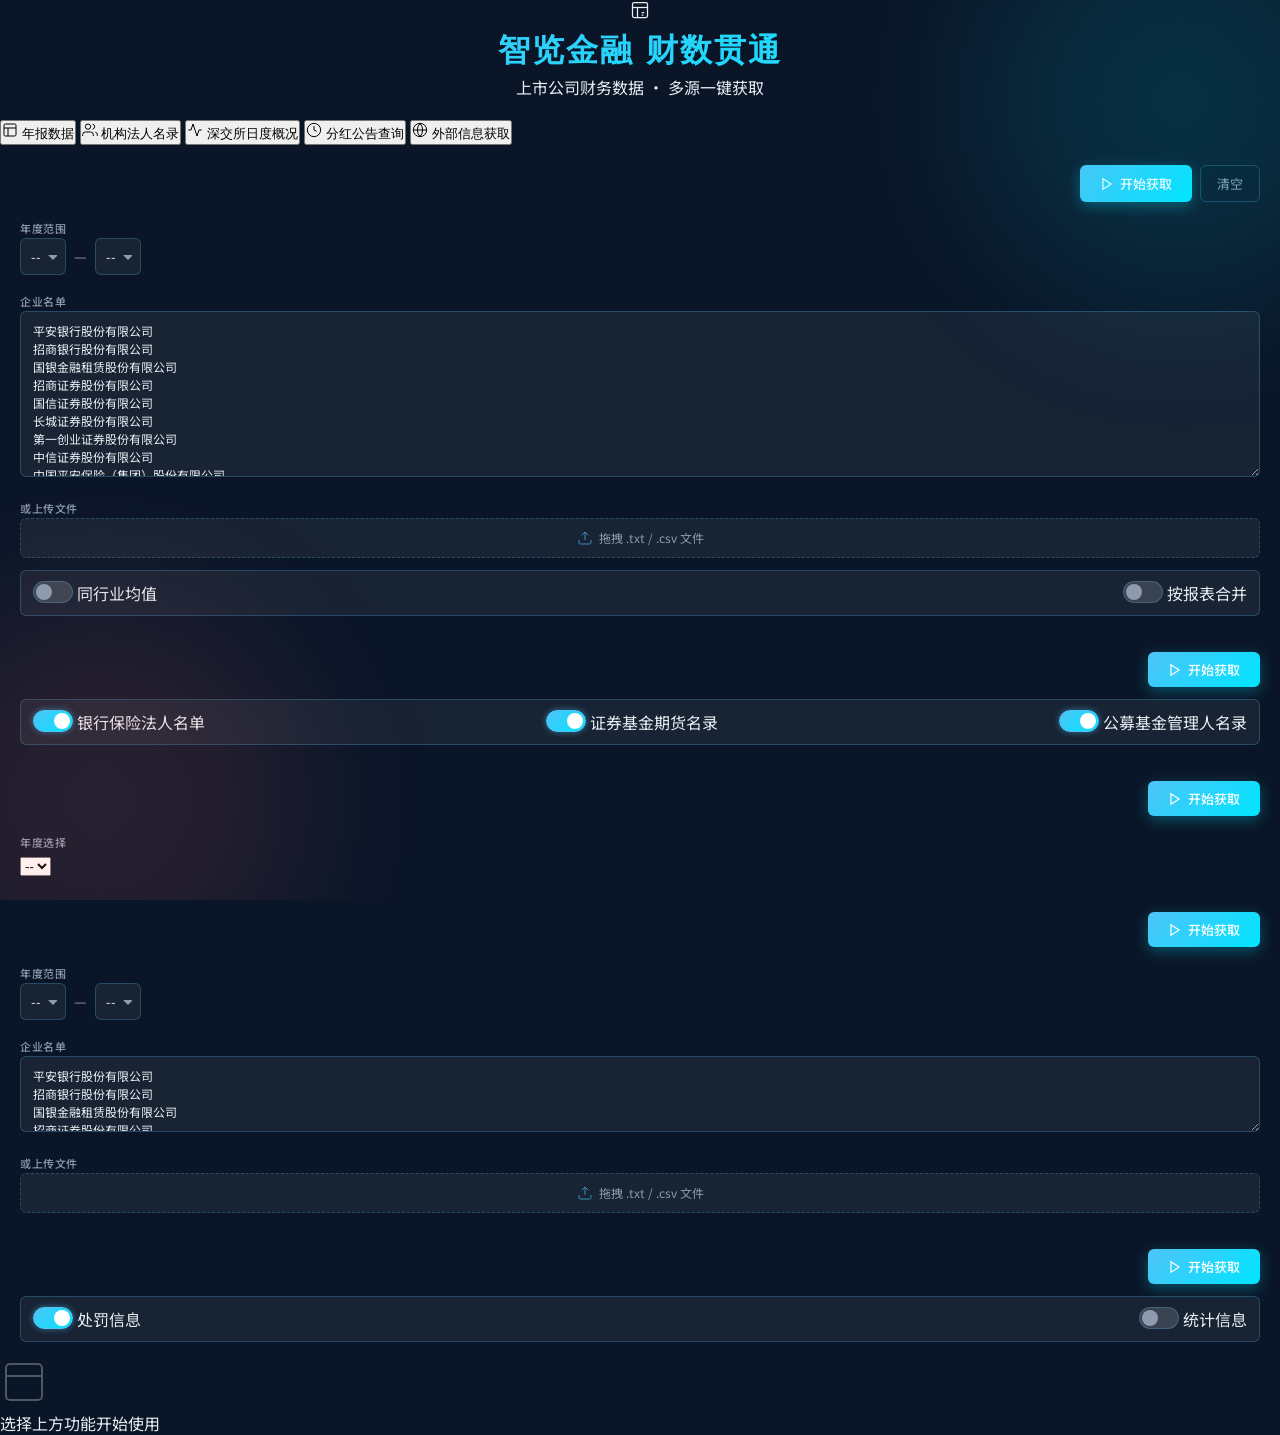
==== commit 0c8c57c6: "feat: 获取企业年报财务数据 Co-authored-by: traeagent <traeagent@users.noreply.github.com>" ====
--- a/web/templates/index.html
+++ b/web/templates/index.html
@@ -87,7 +87,7 @@
                         </div>
                         <div class="form-group">
                             <label class="mini-label">企业名单</label>
-                            <textarea id="textInput" rows="3" placeholder="企业名称或股票代码，逗号或换行分隔">平安银行股份有限公司
+                            <textarea id="textInput" rows="8" placeholder="企业名称或股票代码，逗号或换行分隔">平安银行股份有限公司
 招商银行股份有限公司
 国银金融租赁股份有限公司
 招商证券股份有限公司
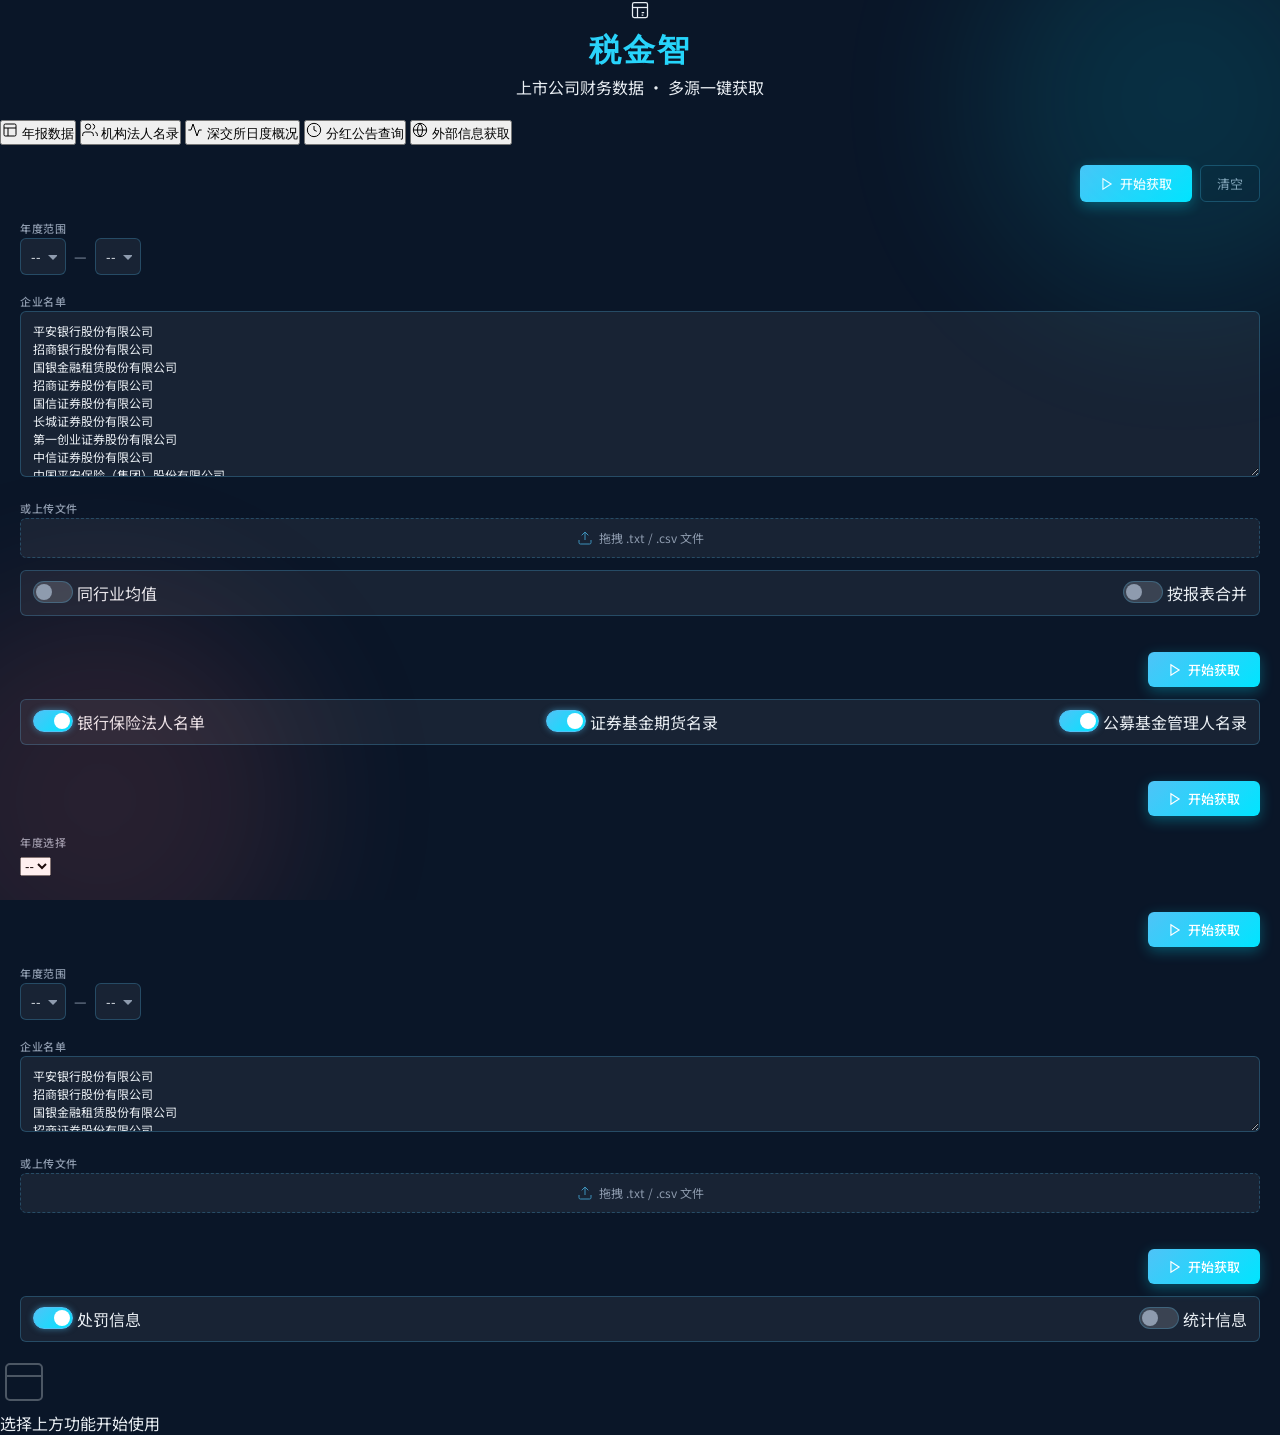
==== commit 3367c4d2: "feat: 大标题改为"税金智"" ====
--- a/web/templates/index.html
+++ b/web/templates/index.html
@@ -3,7 +3,7 @@
 <head>
     <meta charset="UTF-8">
     <meta name="viewport" content="width=device-width, initial-scale=1.0">
-    <title>智览金融 财数贯通</title>
+    <title>税金智</title>
     <link rel="preconnect" href="https://fonts.googleapis.com">
     <link rel="preconnect" href="https://fonts.gstatic.com" crossorigin>
     <link href="https://fonts.googleapis.com/css2?family=Orbitron:wght@500;700;900&family=Noto+Sans+SC:wght@300;400;500;700&display=swap" rel="stylesheet">
@@ -20,7 +20,7 @@
                     <line x1="9" y1="21" x2="9" y2="9"/>
                     <path d="M14 15h3M14 18h2"/>
                 </svg>
-                <h1>智览金融 财数贯通</h1>
+                <h1>税金智</h1>
             </div>
             <span class="header-sub">上市公司财务数据 · 多源一键获取</span>
         </header>
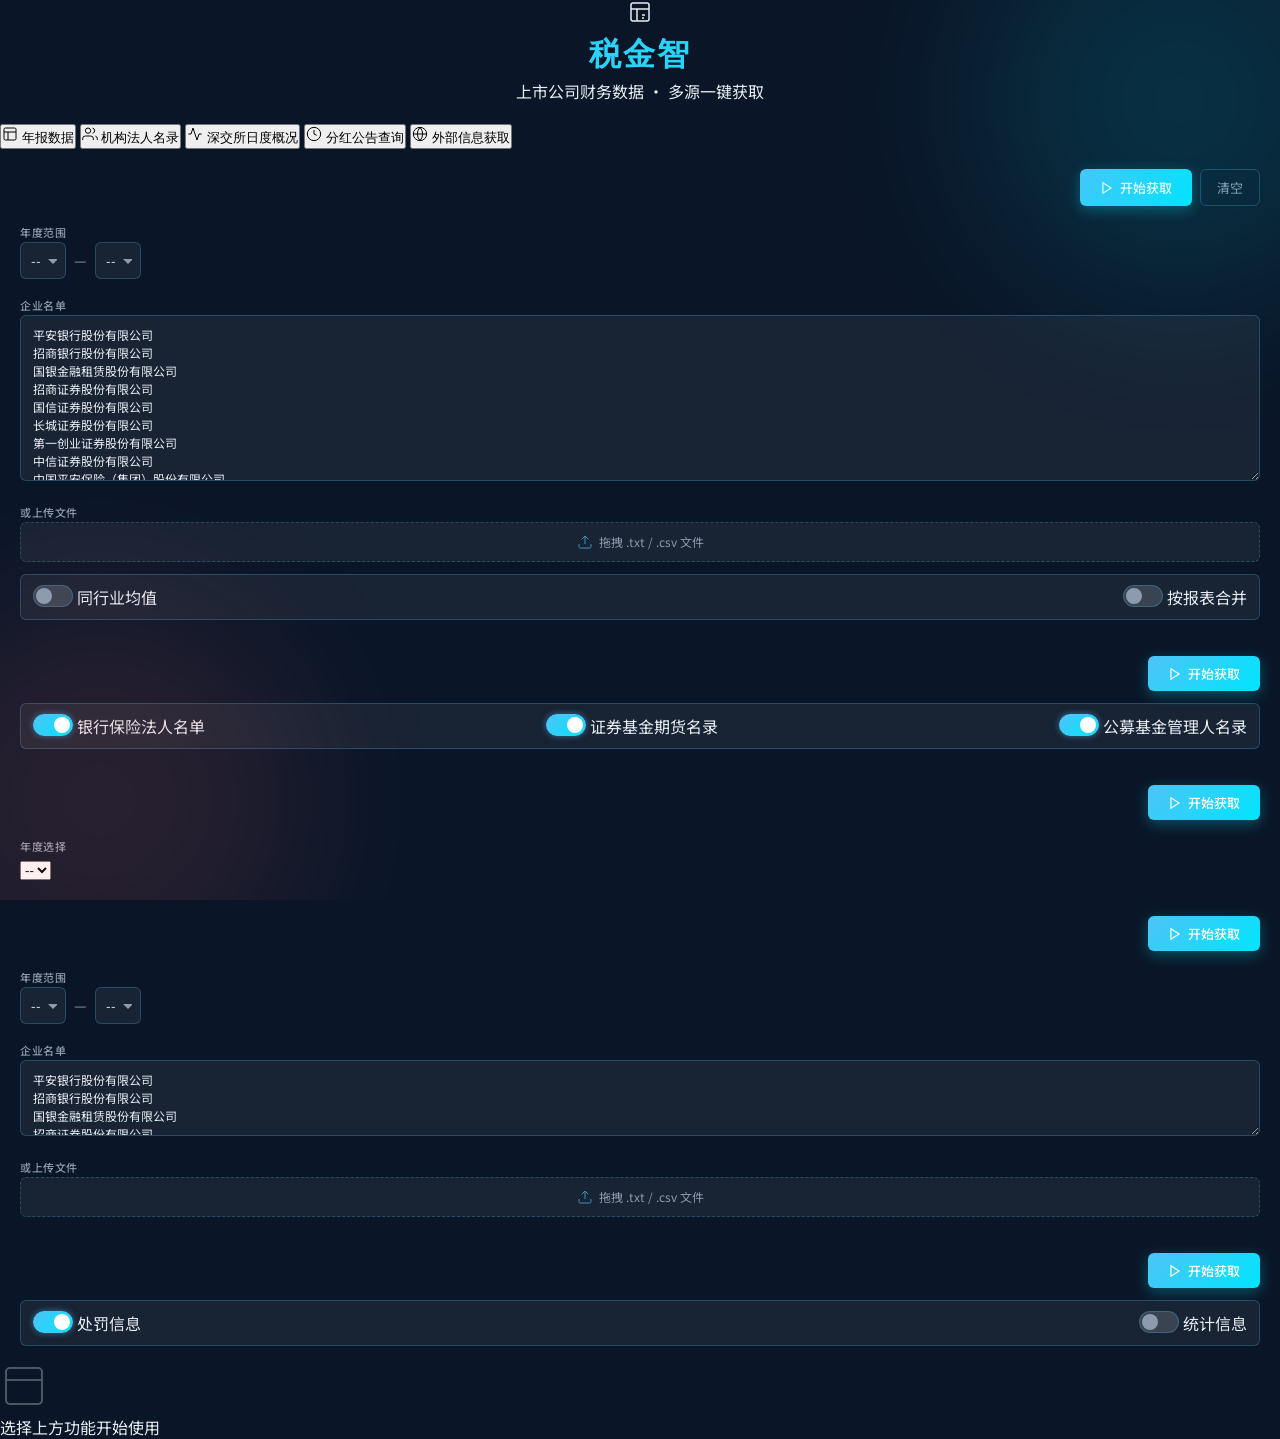
==== commit 3c58986b: "style: 大标题字号加大，视觉平衡优化" ====
--- a/web/templates/index.html
+++ b/web/templates/index.html
@@ -14,7 +14,7 @@
     <div class="app">
         <header class="header">
             <div class="header-left">
-                <svg width="20" height="20" viewBox="0 0 24 24" fill="none" stroke="currentColor" stroke-width="1.5">
+                <svg width="24" height="24" viewBox="0 0 24 24" fill="none" stroke="currentColor" stroke-width="1.5">
                     <rect x="3" y="3" width="18" height="18" rx="2"/>
                     <line x1="3" y1="9" x2="21" y2="9"/>
                     <line x1="9" y1="21" x2="9" y2="9"/>
